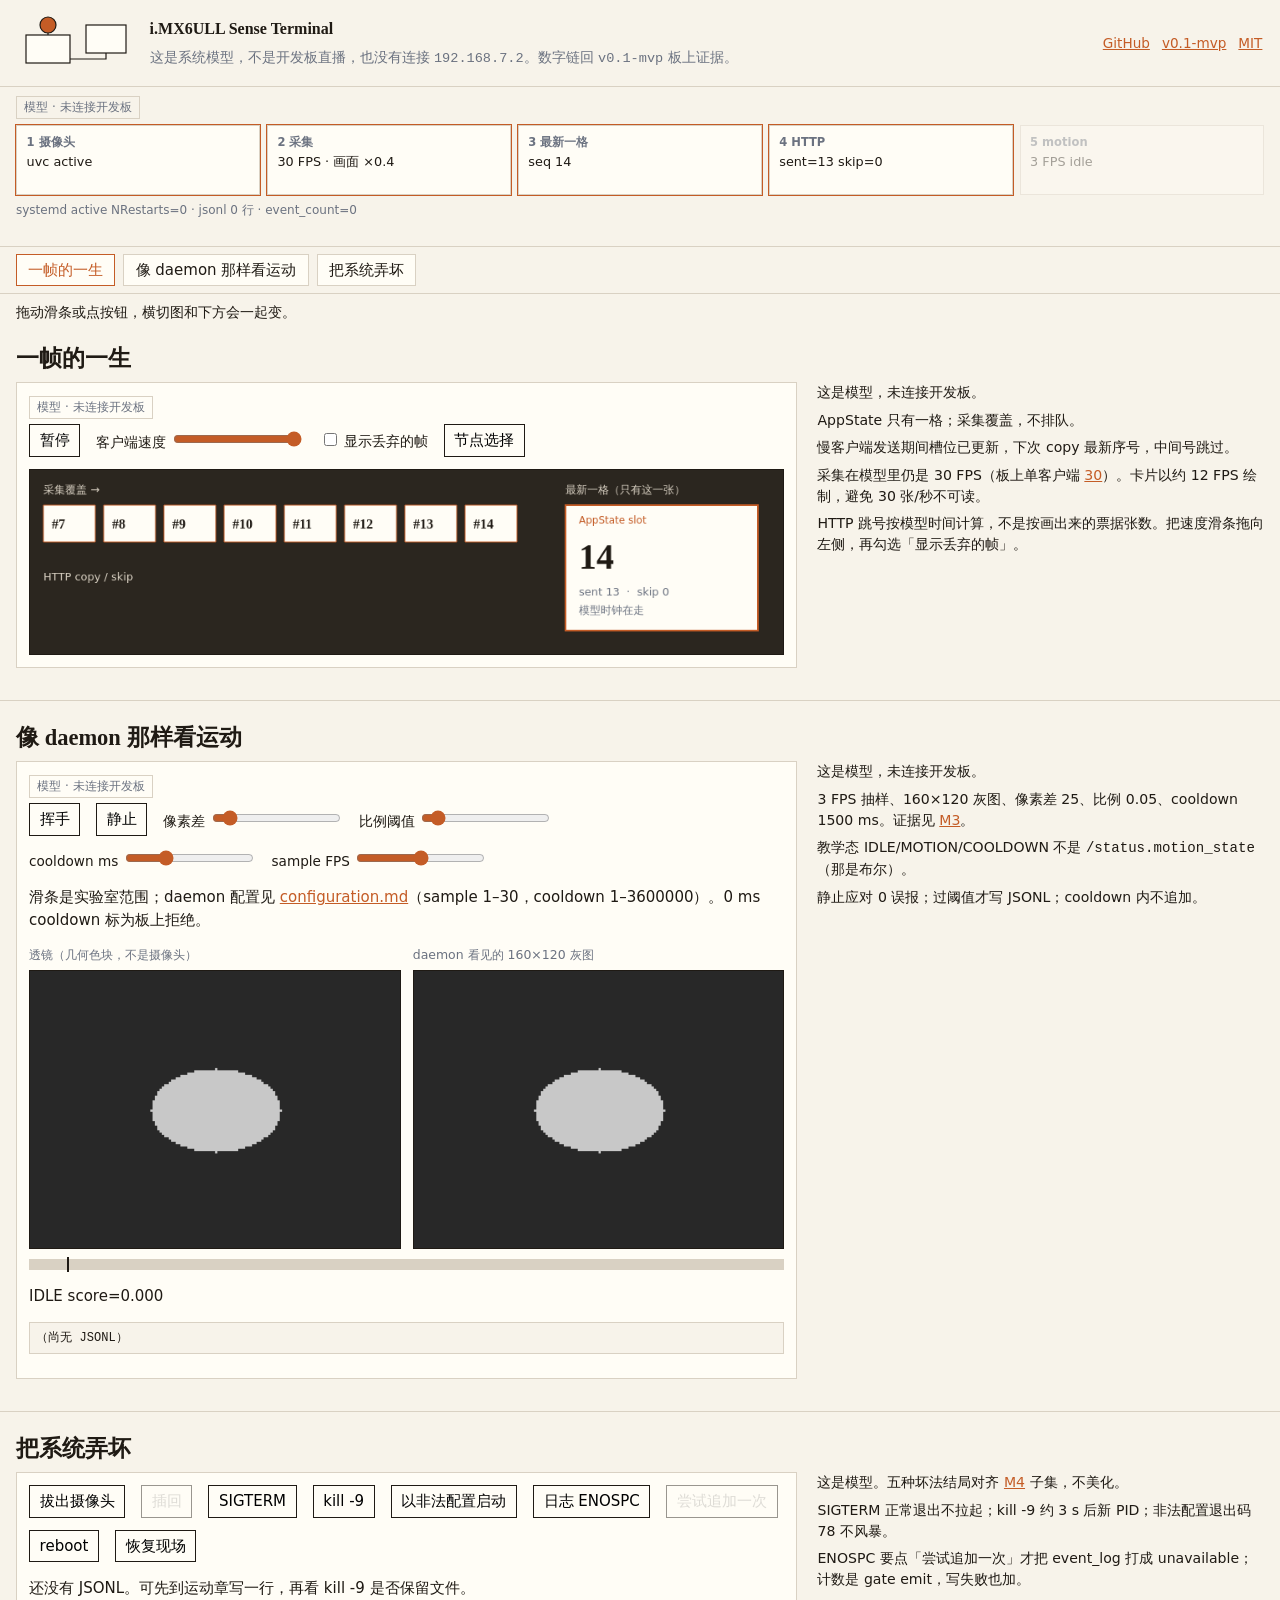
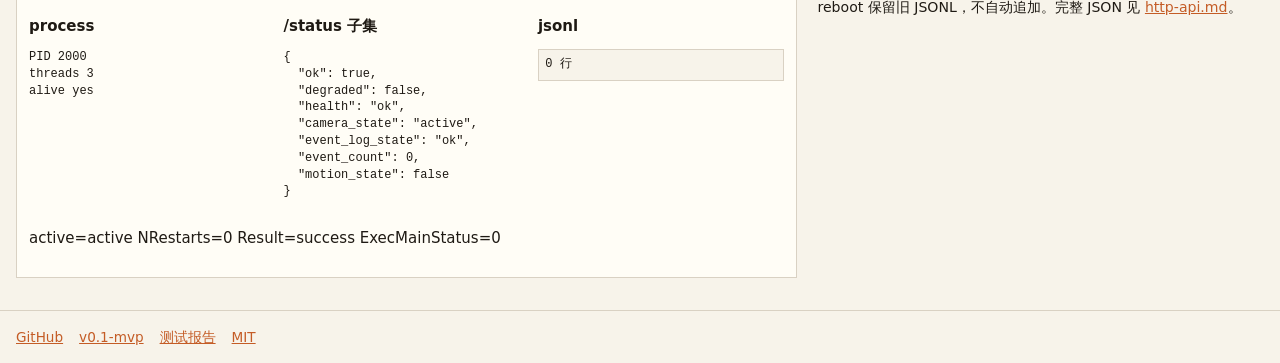
==== site/index.html @ 9c608c22 "feat: add first version of the Pages explainer lab v1 of a local static model in site/: frame skip, " ====
<!DOCTYPE html>
<html lang="zh-CN">
<head>
  <meta charset="utf-8">
  <meta name="viewport" content="width=device-width, initial-scale=1">
  <meta http-equiv="Content-Security-Policy"
        content="default-src 'self'; script-src 'self'; style-src 'self';
                 img-src 'self' data:; font-src 'self'; connect-src 'none';
                 base-uri 'none'; form-action 'none'">
  <title>i.MX6ULL Sense Terminal — 系统模型</title>
  <link rel="icon" href="./svg/favicon.svg" type="image/svg+xml">
  <link rel="stylesheet" href="./css/site.css">
</head>
<body>
  <div id="boot-error" class="boot-error" hidden>
    脚本没有运行，所以横切图停在「seq —」、画布是空的。
    不要双击 HTML。在仓库根执行
    <code>python3 -m http.server 8090 --directory site</code>
    然后打开 <a href="http://127.0.0.1:8090/">http://127.0.0.1:8090/</a>
  </div>
  <noscript>
    <div class="boot-error">这个模型需要 JavaScript。请用本地 HTTP 打开，不要双击文件。</div>
  </noscript>
  <header class="site-header">
    <div class="brand">
      <img src="./svg/board.svg" width="120" height="72" alt="">
      <div>
        <h1>i.MX6ULL Sense Terminal</h1>
        <p class="lede">这是系统模型，不是开发板直播，也没有连接 <code>192.168.7.2</code>。数字链回 <code>v0.1-mvp</code> 板上证据。</p>
      </div>
    </div>
    <nav class="header-links">
      <a href="https://github.com/Eric-H-h/imx6ull-sense-terminal">GitHub</a>
      <a href="https://github.com/Eric-H-h/imx6ull-sense-terminal/releases/tag/v0.1-mvp">v0.1-mvp</a>
      <a href="https://github.com/Eric-H-h/imx6ull-sense-terminal/blob/v0.1-mvp/LICENSE">MIT</a>
    </nav>
  </header>

  <div class="cross-section" id="cross-section">
    <span class="model-chip" aria-label="模型，未连接开发板">模型 · 未连接开发板</span>
    <div class="cross-flow">
      <div class="block" data-block="camera"><strong>1 摄像头</strong><span data-field="camera">uvc</span></div>
      <div class="block" data-block="capture"><strong>2 采集</strong><span data-field="capture">30 FPS</span></div>
      <div class="block" data-block="slot"><strong>3 最新一格</strong><span data-field="slot">seq —</span></div>
      <div class="block" data-block="http"><strong>4 HTTP</strong><span data-field="http">copy/skip</span></div>
      <div class="block" data-block="motion"><strong>5 motion</strong><span data-field="motion">3 FPS</span></div>
    </div>
    <p class="cross-note"><span data-field="sys">systemd active</span> · <span data-field="jsonl">jsonl 0 行</span></p>
  </div>

  <nav class="chapter-nav" aria-label="工作台">
    <a href="#frame">一帧的一生</a>
    <a href="#motion">像 daemon 那样看运动</a>
    <a href="#fault">把系统弄坏</a>
  </nav>
  <p class="hint">拖动滑条或点按钮，横切图和下方会一起变。</p>

  <section class="bench" id="frame">
    <h2>一帧的一生</h2>
    <div class="bench-grid">
      <div class="panel">
        <span class="model-chip">模型 · 未连接开发板</span>
        <div class="controls">
          <button type="button" id="play-btn" aria-label="播放或暂停">暂停</button>
          <label>客户端速度
            <input id="speed" type="range" min="5" max="100" value="100">
          </label>
          <label><input id="show-dropped" type="checkbox"> 显示丢弃的帧</label>
          <button type="button" id="node-hint">节点选择</button>
        </div>
        <canvas class="ticket-canvas" id="ticket-canvas" width="900" height="220" aria-label="模型，未连接开发板"></canvas>
        <pre class="jsonl-preview" id="node-panel" hidden></pre>
      </div>
      <div class="caption" id="frame-caption"></div>
    </div>
  </section>

  <section class="bench" id="motion">
    <h2>像 daemon 那样看运动</h2>
    <div class="bench-grid">
      <div class="panel">
        <span class="model-chip">模型 · 未连接开发板</span>
        <div class="controls">
          <button type="button" id="wave-btn">挥手</button>
          <button type="button" id="idle-btn">静止</button>
          <label>像素差 <input id="pixel-delta" type="range" min="1" max="255" value="25"></label>
          <label>比例阈值 <input id="ratio" type="range" min="1" max="50" value="5"></label>
          <label>cooldown ms <input id="cooldown" type="range" min="0" max="5000" value="1500"></label>
          <label>sample FPS <input id="sample-fps" type="range" min="1" max="5" value="3"></label>
        </div>
        <p id="slider-note"></p>
        <div class="canvas-pair">
          <figure>
            <figcaption>透镜（几何色块，不是摄像头）</figcaption>
            <canvas class="lens-canvas" id="lens-canvas" width="320" height="240" aria-label="模型，未连接开发板"></canvas>
          </figure>
          <figure>
            <figcaption>daemon 看见的 160×120 灰图</figcaption>
            <canvas class="gray-canvas" id="gray-canvas" width="320" height="240" aria-label="模型，未连接开发板"></canvas>
          </figure>
        </div>
        <div class="ratio-bar" id="ratio-bar"><div class="ratio-fill" id="ratio-fill"></div><div class="ratio-mark" id="ratio-mark"></div></div>
        <p id="phase-label">IDLE</p>
        <pre class="jsonl-preview" id="motion-jsonl"></pre>
      </div>
      <div class="caption" id="motion-caption"></div>
    </div>
  </section>

  <section class="bench" id="fault">
    <h2>把系统弄坏</h2>
    <div class="bench-grid">
      <div class="panel">
        <div class="controls" id="fault-buttons"></div>
        <p id="fault-empty-note"></p>
        <div class="fault-cols">
          <div><strong>process</strong><pre class="status-json" id="proc-col"></pre></div>
          <div><strong>/status 子集</strong><pre class="status-json" id="status-col"></pre></div>
          <div><strong>jsonl</strong><pre class="jsonl-preview" id="jsonl-col"></pre></div>
        </div>
        <p id="systemd-bar"></p>
      </div>
      <div class="caption" id="fault-caption"></div>
    </div>
  </section>

  <footer class="site-footer">
    <a href="https://github.com/Eric-H-h/imx6ull-sense-terminal">GitHub</a>
    <a href="https://github.com/Eric-H-h/imx6ull-sense-terminal/releases/tag/v0.1-mvp">v0.1-mvp</a>
    <a href="https://github.com/Eric-H-h/imx6ull-sense-terminal/blob/v0.1-mvp/docs/verification/test-report.md">测试报告</a>
    <a href="https://github.com/Eric-H-h/imx6ull-sense-terminal/blob/v0.1-mvp/LICENSE">MIT</a>
  </footer>
  <script>
    window.setTimeout(function () {
      if (!window.__labReady) {
        var el = document.getElementById("boot-error");
        if (el) el.hidden = false;
      }
    }, 600);
  </script>
  <script type="module" src="./js/main.js"></script>
</body>
</html>
---- site/css/site.css ----
:root {
  --paper: #f7f3ea;
  --card: #fffdf6;
  --line: #d9d1c3;
  --ink: #1f1a14;
  --accent: #c45c26;
  --muted: #6b7280;
  --header-h: 48px;
  --cross-h: 160px;
  --chip-h: 48px;
  --sticky-offset: calc(var(--header-h) + var(--cross-h) + var(--chip-h));
}

* { box-sizing: border-box; }

html { scroll-behavior: smooth; }

body {
  margin: 0;
  color: var(--ink);
  background: var(--paper);
  font: 15px/1.5 system-ui, sans-serif;
}

h1, h2 {
  font-family: ui-serif, Georgia, serif;
  font-weight: 600;
  margin: 0 0 0.4rem;
}

a { color: var(--accent); }

.site-header, .cross-section, .chapter-nav {
  position: sticky;
  background: var(--paper);
  border-bottom: 1px solid var(--line);
  z-index: 3;
}

.boot-error {
  background: #3b1408;
  color: #fffdf6;
  padding: 0.85rem 1.1rem;
  font-size: 0.95rem;
  line-height: 1.55;
}
.boot-error a { color: #ffd2b8; }
.boot-error code {
  display: inline-block;
  margin: 0.2rem 0;
  background: #1f1a14;
  padding: 0.15rem 0.4rem;
}

.site-header {
  top: 0;
  min-height: var(--header-h);
  display: flex;
  align-items: center;
  justify-content: space-between;
  gap: 1rem;
  padding: 0.45rem 1.1rem;
  z-index: 5;
}

.brand {
  display: flex;
  align-items: center;
  gap: 0.75rem;
  min-width: 0;
}

.brand h1 { font-size: 1rem; }

.lede {
  margin: 0;
  font-size: 0.85rem;
  color: var(--muted);
}

.header-links {
  display: flex;
  gap: 0.75rem;
  font-size: 0.85rem;
  white-space: nowrap;
}

.cross-section {
  top: var(--header-h);
  min-height: var(--cross-h);
  padding: 0.5rem 1rem 0.75rem;
  z-index: 4;
}

.model-chip {
  display: inline-block;
  border: 1px solid var(--line);
  padding: 0.1rem 0.45rem;
  font-size: 0.75rem;
  color: var(--muted);
  margin-bottom: 0.35rem;
}

.cross-flow {
  display: grid;
  grid-template-columns: repeat(5, minmax(0, 1fr));
  gap: 0.4rem;
}

.block {
  background: var(--card);
  border: 1px solid var(--line);
  padding: 0.55rem 0.6rem;
  font-size: 0.8rem;
  min-height: 4.4rem;
  opacity: 0.38;
}

.block[data-hot="1"] { opacity: 1; outline: 1px solid var(--accent); }

.block strong { display: block; font-size: 0.72rem; color: var(--muted); }

.cross-note { margin: 0.4rem 0 0; font-size: 0.75rem; color: var(--muted); }

.chapter-nav {
  top: calc(var(--header-h) + var(--cross-h));
  display: flex;
  gap: 0.5rem;
  padding: 0.4rem 1rem;
  z-index: 3;
}

.chapter-nav a {
  color: var(--ink);
  text-decoration: none;
  border: 1px solid var(--line);
  padding: 0.25rem 0.7rem;
  background: var(--card);
}

.chapter-nav a[aria-current="true"] {
  border-color: var(--accent);
  color: var(--accent);
}

.hint {
  margin: 0;
  padding: 0.5rem 1rem 0;
  font-size: 0.85rem;
}

section.bench {
  scroll-margin-top: var(--sticky-offset);
  padding: 1.25rem 1rem 2rem;
  border-bottom: 1px solid var(--line);
}

.bench-grid {
  display: grid;
  grid-template-columns: minmax(0, 1.4fr) minmax(16rem, 0.8fr);
  gap: 1.25rem;
  align-items: start;
}

.panel {
  background: var(--card);
  border: 1px solid var(--line);
  padding: 0.75rem;
}

.controls {
  display: flex;
  flex-wrap: wrap;
  gap: 0.75rem 1rem;
  align-items: center;
  margin-bottom: 0.75rem;
}

label { font-size: 0.85rem; }

button, input[type="range"] { accent-color: var(--accent); }

button {
  font: inherit;
  border: 1px solid var(--ink);
  background: var(--card);
  padding: 0.25rem 0.6rem;
}

button:disabled { opacity: 0.45; }

.caption {
  font-size: 0.88rem;
  color: var(--ink);
}

.caption p { margin: 0 0 0.4rem; }

.canvas-pair {
  display: grid;
  grid-template-columns: 1fr 1fr;
  gap: 0.75rem;
  margin: 0.4rem 0 0.6rem;
}
.canvas-pair figure { margin: 0; }
.canvas-pair figcaption {
  font-size: 0.78rem;
  color: var(--muted);
  margin-bottom: 0.3rem;
}

.ticket-canvas, .lens-canvas, .gray-canvas {
  display: block;
  width: 100%;
  height: auto;
  background: #2b261f;
  border: 1px solid var(--ink);
}

.ratio-bar {
  height: 0.7rem;
  background: var(--line);
  position: relative;
  margin: 0.5rem 0;
}

.ratio-fill { height: 100%; background: var(--accent); width: 0; }
.ratio-mark {
  position: absolute;
  top: -2px;
  bottom: -2px;
  width: 2px;
  background: var(--ink);
}

.jsonl-preview {
  font: 12px/1.4 ui-monospace, monospace;
  white-space: pre-wrap;
  word-break: break-all;
  max-height: 8rem;
  overflow: auto;
  background: var(--paper);
  padding: 0.4rem;
  border: 1px solid var(--line);
}

.status-json {
  font: 12px/1.4 ui-monospace, monospace;
  white-space: pre-wrap;
}

.fault-cols {
  display: grid;
  grid-template-columns: 1fr 1fr 1fr;
  gap: 0.5rem;
}

.site-footer {
  padding: 1rem;
  font-size: 0.85rem;
  display: flex;
  gap: 1rem;
  flex-wrap: wrap;
}

@media (max-width: 800px) {
  :root { --cross-h: 96px; }
  .bench-grid, .fault-cols, .cross-flow { grid-template-columns: 1fr; }
  .lede { display: none; }
}

@media (prefers-reduced-motion: reduce) {
  html { scroll-behavior: auto; }
  * { transition: none !important; }
}
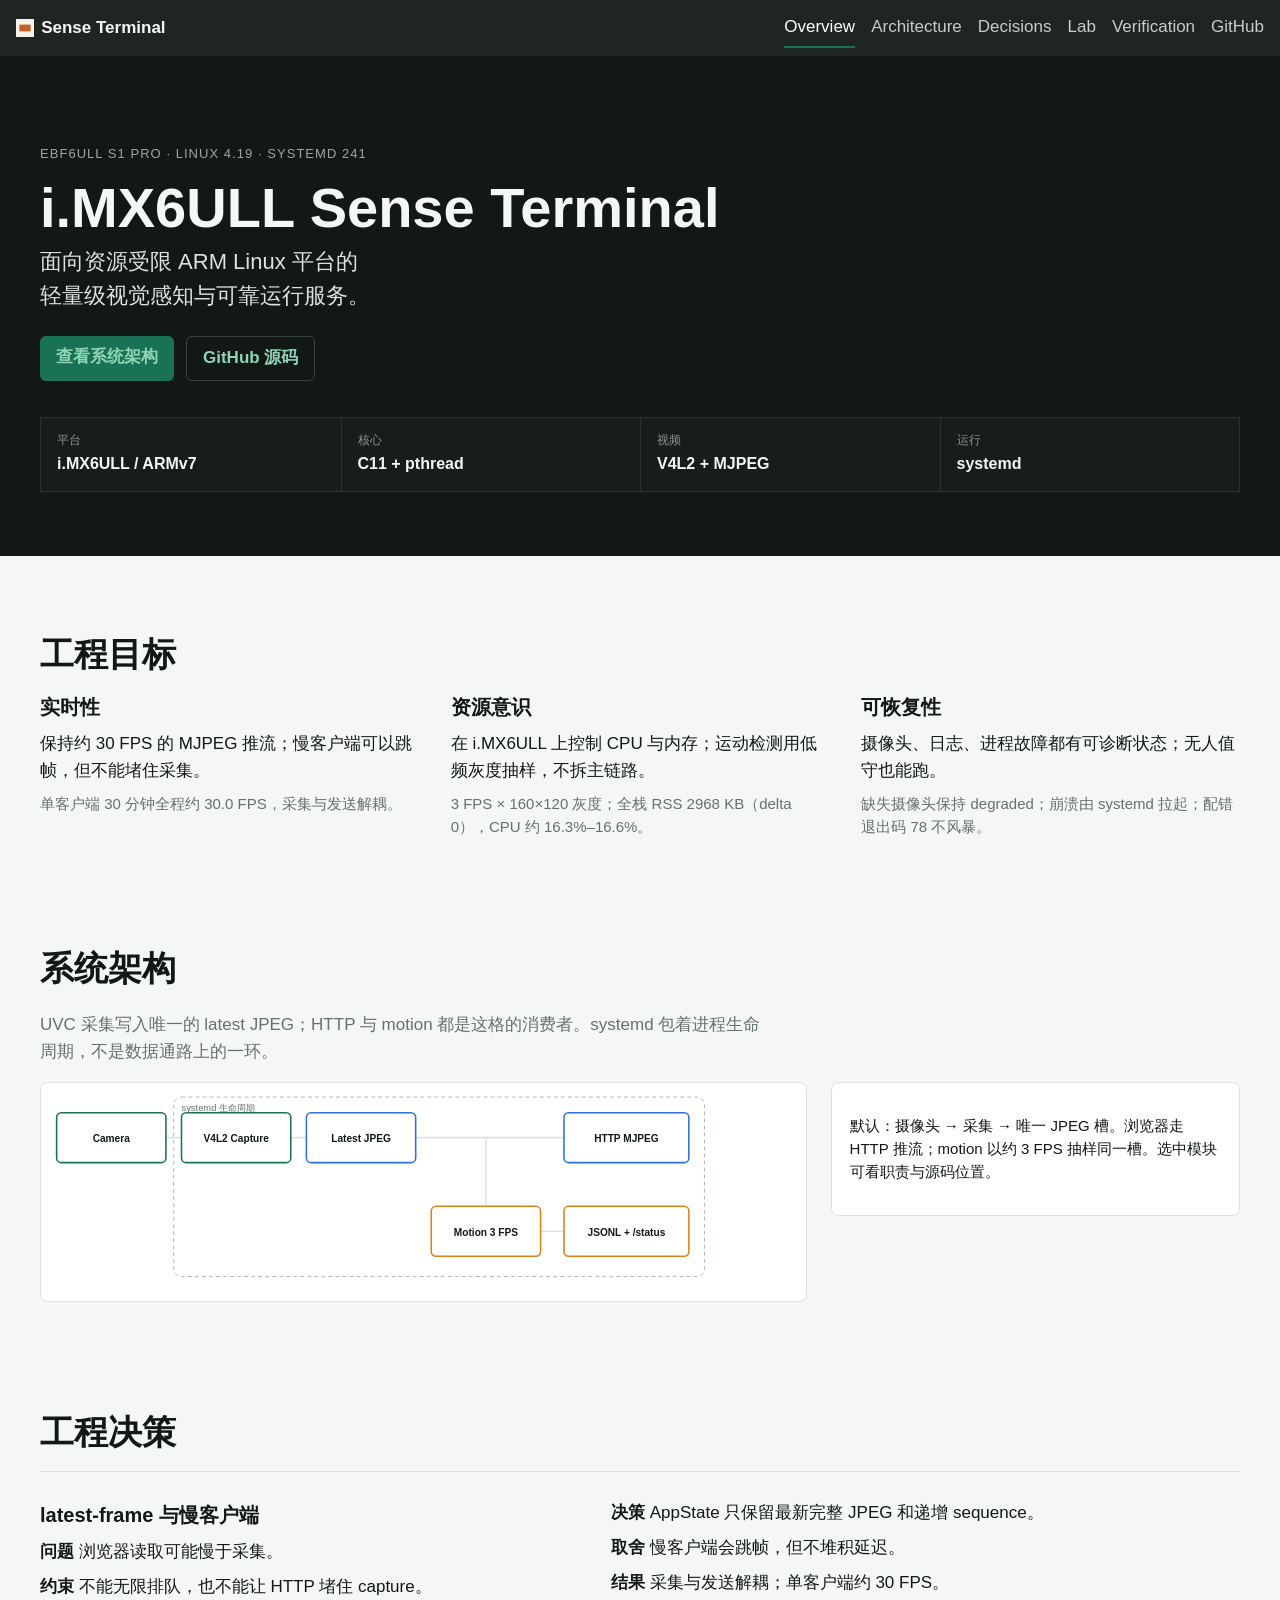
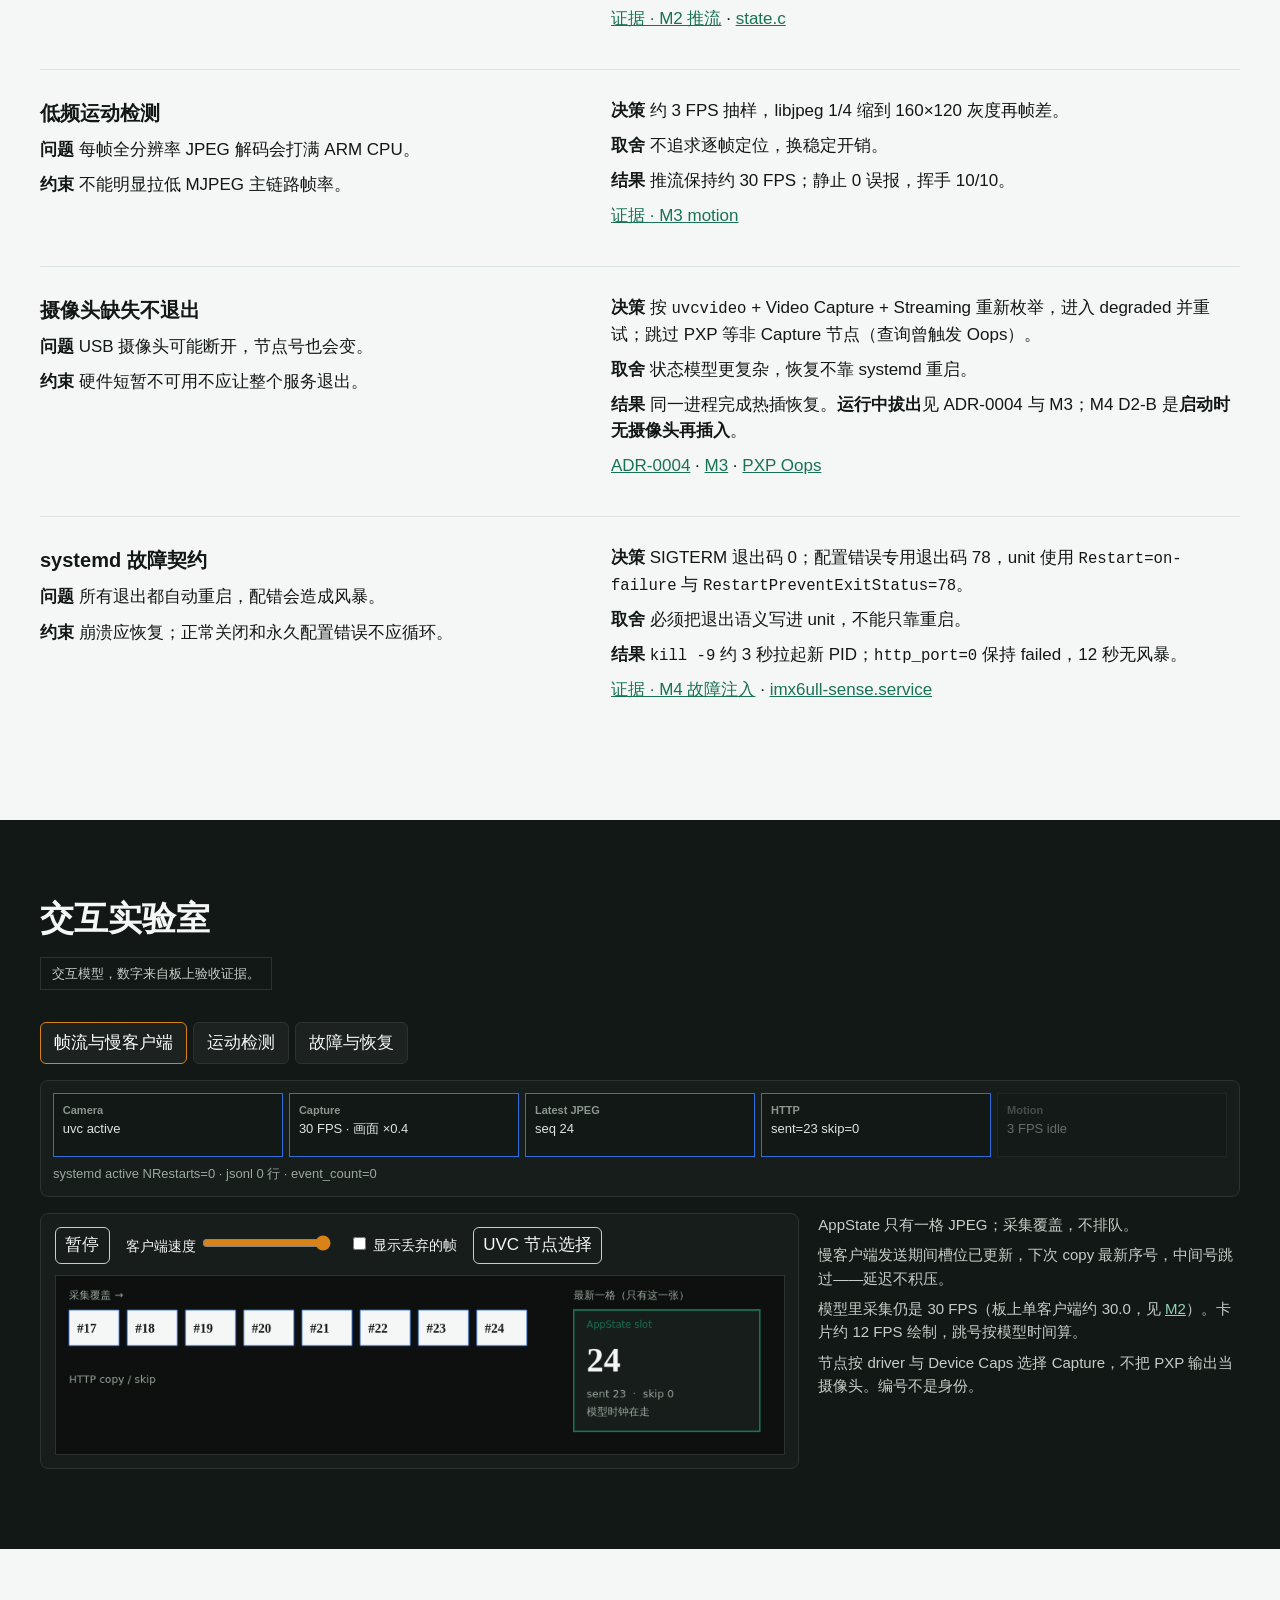
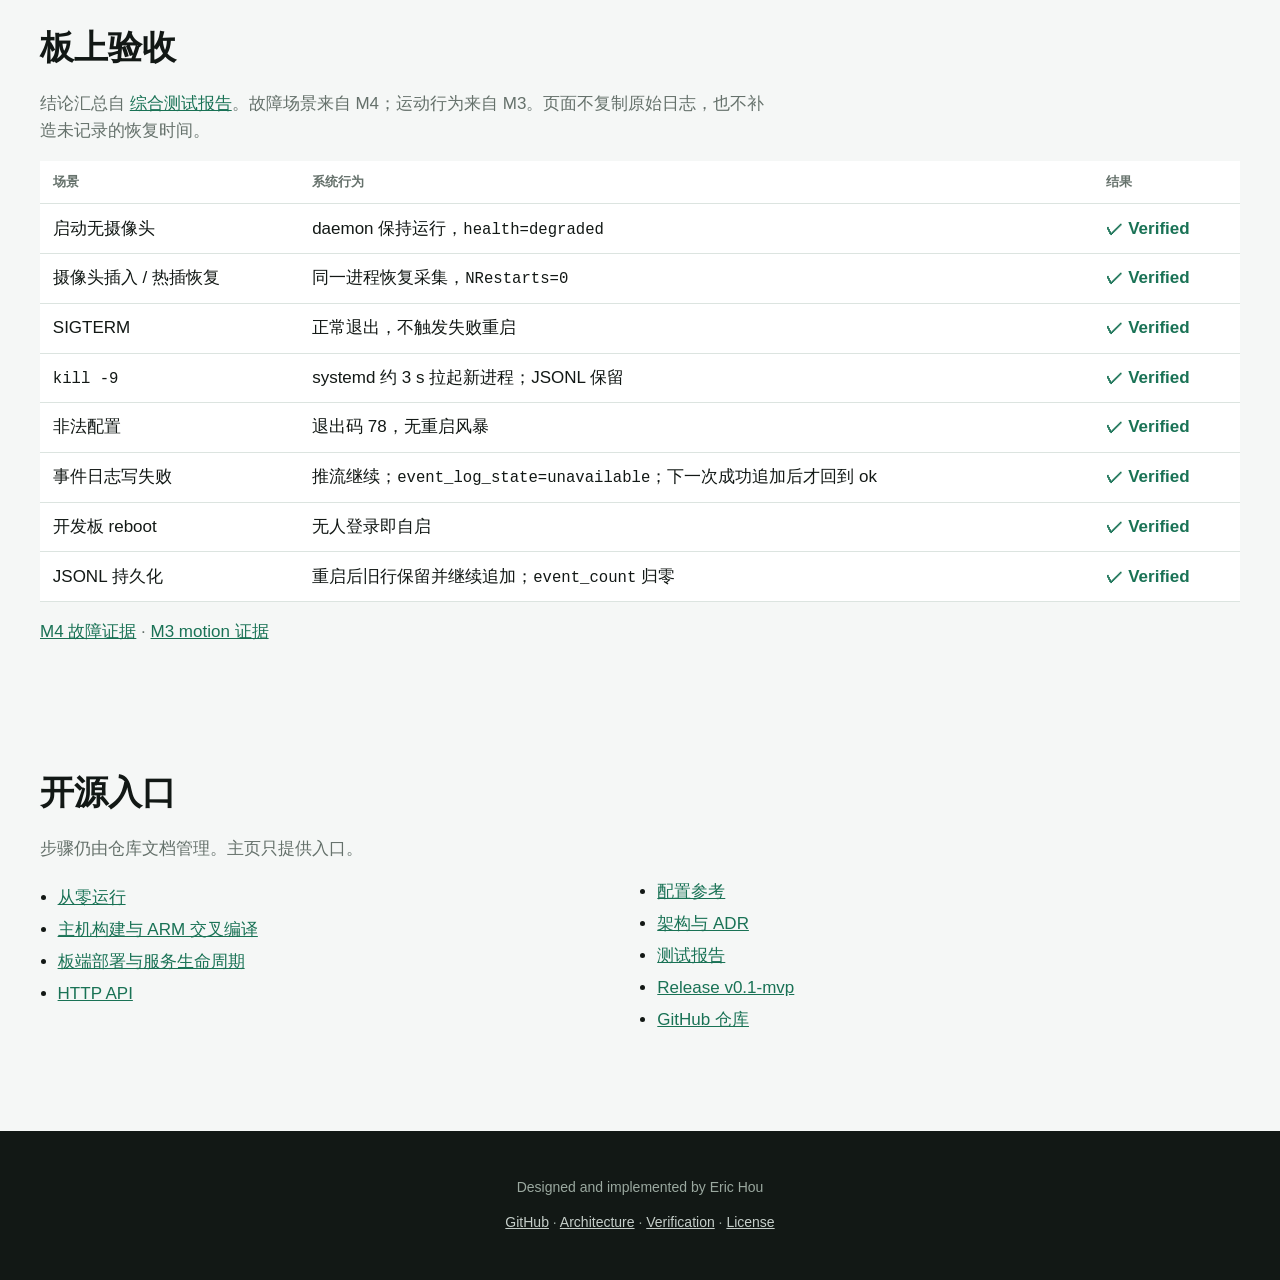
==== commit 05649dbf: "feat: redesign Pages site as project homepage with lab section Turn the v1 lab-only page into a stat" ====
--- a/site/index.html
+++ b/site/index.html
@@ -5,139 +5,345 @@
   <meta name="viewport" content="width=device-width, initial-scale=1">
   <meta http-equiv="Content-Security-Policy"
         content="default-src 'self'; script-src 'self'; style-src 'self';
-                 img-src 'self' data:; font-src 'self'; connect-src 'none';
+                 img-src 'self' data:; font-src 'self'; connect-src 'self';
                  base-uri 'none'; form-action 'none'">
-  <title>i.MX6ULL Sense Terminal — 系统模型</title>
+  <title>i.MX6ULL Sense Terminal</title>
   <link rel="icon" href="./svg/favicon.svg" type="image/svg+xml">
   <link rel="stylesheet" href="./css/site.css">
 </head>
 <body>
-  <div id="boot-error" class="boot-error" hidden>
-    脚本没有运行，所以横切图停在「seq —」、画布是空的。
-    不要双击 HTML。在仓库根执行
-    <code>python3 -m http.server 8090 --directory site</code>
-    然后打开 <a href="http://127.0.0.1:8090/">http://127.0.0.1:8090/</a>
-  </div>
-  <noscript>
-    <div class="boot-error">这个模型需要 JavaScript。请用本地 HTTP 打开，不要双击文件。</div>
-  </noscript>
-  <header class="site-header">
-    <div class="brand">
-      <img src="./svg/board.svg" width="120" height="72" alt="">
-      <div>
-        <h1>i.MX6ULL Sense Terminal</h1>
-        <p class="lede">这是系统模型，不是开发板直播，也没有连接 <code>192.168.7.2</code>。数字链回 <code>v0.1-mvp</code> 板上证据。</p>
-      </div>
-    </div>
-    <nav class="header-links">
+  <header class="site-nav">
+    <a class="nav-mark" href="#overview">
+      <img src="./svg/favicon.svg" width="18" height="18" alt="">
+      Sense Terminal
+    </a>
+    <button type="button" class="nav-toggle" id="nav-toggle" aria-expanded="false" aria-controls="nav-links">菜单</button>
+    <nav id="nav-links" class="nav-links" aria-label="章节">
+      <a href="#overview">Overview</a>
+      <a href="#architecture">Architecture</a>
+      <a href="#decisions">Decisions</a>
+      <a href="#lab">Lab</a>
+      <a href="#verification">Verification</a>
       <a href="https://github.com/Eric-H-h/imx6ull-sense-terminal">GitHub</a>
-      <a href="https://github.com/Eric-H-h/imx6ull-sense-terminal/releases/tag/v0.1-mvp">v0.1-mvp</a>
-      <a href="https://github.com/Eric-H-h/imx6ull-sense-terminal/blob/v0.1-mvp/LICENSE">MIT</a>
     </nav>
   </header>
 
-  <div class="cross-section" id="cross-section">
-    <span class="model-chip" aria-label="模型，未连接开发板">模型 · 未连接开发板</span>
-    <div class="cross-flow">
-      <div class="block" data-block="camera"><strong>1 摄像头</strong><span data-field="camera">uvc</span></div>
-      <div class="block" data-block="capture"><strong>2 采集</strong><span data-field="capture">30 FPS</span></div>
-      <div class="block" data-block="slot"><strong>3 最新一格</strong><span data-field="slot">seq —</span></div>
-      <div class="block" data-block="http"><strong>4 HTTP</strong><span data-field="http">copy/skip</span></div>
-      <div class="block" data-block="motion"><strong>5 motion</strong><span data-field="motion">3 FPS</span></div>
-    </div>
-    <p class="cross-note"><span data-field="sys">systemd active</span> · <span data-field="jsonl">jsonl 0 行</span></p>
-  </div>
-
-  <nav class="chapter-nav" aria-label="工作台">
-    <a href="#frame">一帧的一生</a>
-    <a href="#motion">像 daemon 那样看运动</a>
-    <a href="#fault">把系统弄坏</a>
-  </nav>
-  <p class="hint">拖动滑条或点按钮，横切图和下方会一起变。</p>
-
-  <section class="bench" id="frame">
-    <h2>一帧的一生</h2>
-    <div class="bench-grid">
-      <div class="panel">
-        <span class="model-chip">模型 · 未连接开发板</span>
-        <div class="controls">
-          <button type="button" id="play-btn" aria-label="播放或暂停">暂停</button>
-          <label>客户端速度
-            <input id="speed" type="range" min="5" max="100" value="100">
-          </label>
-          <label><input id="show-dropped" type="checkbox"> 显示丢弃的帧</label>
-          <button type="button" id="node-hint">节点选择</button>
-        </div>
-        <canvas class="ticket-canvas" id="ticket-canvas" width="900" height="220" aria-label="模型，未连接开发板"></canvas>
-        <pre class="jsonl-preview" id="node-panel" hidden></pre>
-      </div>
-      <div class="caption" id="frame-caption"></div>
-    </div>
-  </section>
-
-  <section class="bench" id="motion">
-    <h2>像 daemon 那样看运动</h2>
-    <div class="bench-grid">
-      <div class="panel">
-        <span class="model-chip">模型 · 未连接开发板</span>
-        <div class="controls">
-          <button type="button" id="wave-btn">挥手</button>
-          <button type="button" id="idle-btn">静止</button>
-          <label>像素差 <input id="pixel-delta" type="range" min="1" max="255" value="25"></label>
-          <label>比例阈值 <input id="ratio" type="range" min="1" max="50" value="5"></label>
-          <label>cooldown ms <input id="cooldown" type="range" min="0" max="5000" value="1500"></label>
-          <label>sample FPS <input id="sample-fps" type="range" min="1" max="5" value="3"></label>
-        </div>
-        <p id="slider-note"></p>
-        <div class="canvas-pair">
-          <figure>
-            <figcaption>透镜（几何色块，不是摄像头）</figcaption>
-            <canvas class="lens-canvas" id="lens-canvas" width="320" height="240" aria-label="模型，未连接开发板"></canvas>
-          </figure>
-          <figure>
-            <figcaption>daemon 看见的 160×120 灰图</figcaption>
-            <canvas class="gray-canvas" id="gray-canvas" width="320" height="240" aria-label="模型，未连接开发板"></canvas>
-          </figure>
-        </div>
-        <div class="ratio-bar" id="ratio-bar"><div class="ratio-fill" id="ratio-fill"></div><div class="ratio-mark" id="ratio-mark"></div></div>
-        <p id="phase-label">IDLE</p>
-        <pre class="jsonl-preview" id="motion-jsonl"></pre>
-      </div>
-      <div class="caption" id="motion-caption"></div>
-    </div>
-  </section>
-
-  <section class="bench" id="fault">
-    <h2>把系统弄坏</h2>
-    <div class="bench-grid">
-      <div class="panel">
-        <div class="controls" id="fault-buttons"></div>
-        <p id="fault-empty-note"></p>
-        <div class="fault-cols">
-          <div><strong>process</strong><pre class="status-json" id="proc-col"></pre></div>
-          <div><strong>/status 子集</strong><pre class="status-json" id="status-col"></pre></div>
-          <div><strong>jsonl</strong><pre class="jsonl-preview" id="jsonl-col"></pre></div>
-        </div>
-        <p id="systemd-bar"></p>
-      </div>
-      <div class="caption" id="fault-caption"></div>
+  <section class="band band-dark hero" id="overview">
+    <div class="wrap hero-inner">
+      <p class="eyebrow">EBF6ULL S1 Pro · Linux 4.19 · systemd 241</p>
+      <h1>i.MX6ULL Sense Terminal</h1>
+      <p class="hero-lead">面向资源受限 ARM Linux 平台的<br>轻量级视觉感知与可靠运行服务。</p>
+      <p class="hero-actions">
+        <a class="btn btn-primary" href="#architecture">查看系统架构</a>
+        <a class="btn btn-ghost" href="https://github.com/Eric-H-h/imx6ull-sense-terminal">GitHub 源码</a>
+      </p>
+      <dl class="plaque">
+        <div><dt>平台</dt><dd>i.MX6ULL / ARMv7</dd></div>
+        <div><dt>核心</dt><dd>C11 + pthread</dd></div>
+        <div><dt>视频</dt><dd>V4L2 + MJPEG</dd></div>
+        <div><dt>运行</dt><dd>systemd</dd></div>
+      </dl>
+    </div>
+  </section>
+
+  <section class="band band-light" id="goals">
+    <div class="wrap">
+      <h2>工程目标</h2>
+      <div class="goals">
+        <article>
+          <h3>实时性</h3>
+          <p class="goal-aim">保持约 30 FPS 的 MJPEG 推流；慢客户端可以跳帧，但不能堵住采集。</p>
+          <p class="goal-out">单客户端 30 分钟全程约 30.0 FPS，采集与发送解耦。</p>
+        </article>
+        <article>
+          <h3>资源意识</h3>
+          <p class="goal-aim">在 i.MX6ULL 上控制 CPU 与内存；运动检测用低频灰度抽样，不拆主链路。</p>
+          <p class="goal-out">3 FPS × 160×120 灰度；全栈 RSS 2968 KB（delta 0），CPU 约 16.3%–16.6%。</p>
+        </article>
+        <article>
+          <h3>可恢复性</h3>
+          <p class="goal-aim">摄像头、日志、进程故障都有可诊断状态；无人值守也能跑。</p>
+          <p class="goal-out">缺失摄像头保持 degraded；崩溃由 systemd 拉起；配错退出码 78 不风暴。</p>
+        </article>
+      </div>
+    </div>
+  </section>
+
+  <section class="band band-light" id="architecture">
+    <div class="wrap">
+      <h2>系统架构</h2>
+      <p class="section-lead">UVC 采集写入唯一的 latest JPEG；HTTP 与 motion 都是这格的消费者。systemd 包着进程生命周期，不是数据通路上的一环。</p>
+      <div class="arch">
+        <svg class="arch-svg" viewBox="0 0 980 280" role="img" aria-labelledby="arch-title">
+          <title id="arch-title">从 UVC 到 HTTP、motion 与 systemd 的数据路径</title>
+          <g fill="none" stroke="#DCE4E0" stroke-width="2">
+            <path id="flow-path" d="M90 70 H250 H410 H570 V70 H740 M570 70 V190 H740"/>
+          </g>
+          <g class="arch-nodes">
+            <g class="node node-pcb" data-arch="camera" tabindex="0" role="button" aria-label="Camera">
+              <rect x="20" y="38" width="140" height="64" rx="6"/>
+              <text x="90" y="76" text-anchor="middle">Camera</text>
+            </g>
+            <g class="node node-pcb" data-arch="capture" tabindex="0" role="button" aria-label="Capture">
+              <rect x="180" y="38" width="140" height="64" rx="6"/>
+              <text x="250" y="76" text-anchor="middle">V4L2 Capture</text>
+            </g>
+            <g class="node node-data" data-arch="slot" tabindex="0" role="button" aria-label="Latest JPEG">
+              <rect x="340" y="38" width="140" height="64" rx="6"/>
+              <text x="410" y="76" text-anchor="middle">Latest JPEG</text>
+            </g>
+            <g class="node node-data" data-arch="http" tabindex="0" role="button" aria-label="HTTP MJPEG">
+              <rect x="670" y="38" width="160" height="64" rx="6"/>
+              <text x="750" y="76" text-anchor="middle">HTTP MJPEG</text>
+            </g>
+            <g class="node node-motion" data-arch="motion" tabindex="0" role="button" aria-label="Motion">
+              <rect x="500" y="158" width="140" height="64" rx="6"/>
+              <text x="570" y="196" text-anchor="middle">Motion 3 FPS</text>
+            </g>
+            <g class="node node-motion" data-arch="jsonl" tabindex="0" role="button" aria-label="JSONL">
+              <rect x="670" y="158" width="160" height="64" rx="6"/>
+              <text x="750" y="196" text-anchor="middle">JSONL + /status</text>
+            </g>
+          </g>
+          <rect class="sysd-shell" x="170" y="18" width="680" height="230" rx="10"/>
+          <text class="sysd-label" x="180" y="36">systemd 生命周期</text>
+        </svg>
+        <aside class="arch-detail" id="arch-detail">
+          <p class="arch-default">默认：摄像头 → 采集 → 唯一 JPEG 槽。浏览器走 HTTP 推流；motion 以约 3 FPS 抽样同一槽。选中模块可看职责与源码位置。</p>
+        </aside>
+      </div>
+    </div>
+  </section>
+
+  <section class="band band-light" id="decisions">
+    <div class="wrap">
+      <h2>工程决策</h2>
+      <article class="decision">
+        <div class="decision-q">
+          <h3>latest-frame 与慢客户端</h3>
+          <p><strong>问题</strong> 浏览器读取可能慢于采集。</p>
+          <p><strong>约束</strong> 不能无限排队，也不能让 HTTP 堵住 capture。</p>
+        </div>
+        <div class="decision-a">
+          <p><strong>决策</strong> AppState 只保留最新完整 JPEG 和递增 sequence。</p>
+          <p><strong>取舍</strong> 慢客户端会跳帧，但不堆积延迟。</p>
+          <p><strong>结果</strong> 采集与发送解耦；单客户端约 30 FPS。</p>
+          <p><a href="https://github.com/Eric-H-h/imx6ull-sense-terminal/blob/v0.1-mvp/docs/verification/evidence/M2_mjpeg_stream.md">证据 · M2 推流</a>
+             · <a href="https://github.com/Eric-H-h/imx6ull-sense-terminal/blob/v0.1-mvp/app/daemon/state.c">state.c</a></p>
+        </div>
+      </article>
+      <article class="decision">
+        <div class="decision-q">
+          <h3>低频运动检测</h3>
+          <p><strong>问题</strong> 每帧全分辨率 JPEG 解码会打满 ARM CPU。</p>
+          <p><strong>约束</strong> 不能明显拉低 MJPEG 主链路帧率。</p>
+        </div>
+        <div class="decision-a">
+          <p><strong>决策</strong> 约 3 FPS 抽样，libjpeg 1/4 缩到 160×120 灰度再帧差。</p>
+          <p><strong>取舍</strong> 不追求逐帧定位，换稳定开销。</p>
+          <p><strong>结果</strong> 推流保持约 30 FPS；静止 0 误报，挥手 10/10。</p>
+          <p><a href="https://github.com/Eric-H-h/imx6ull-sense-terminal/blob/v0.1-mvp/docs/verification/evidence/M3_motion_event.md">证据 · M3 motion</a></p>
+        </div>
+      </article>
+      <article class="decision">
+        <div class="decision-q">
+          <h3>摄像头缺失不退出</h3>
+          <p><strong>问题</strong> USB 摄像头可能断开，节点号也会变。</p>
+          <p><strong>约束</strong> 硬件短暂不可用不应让整个服务退出。</p>
+        </div>
+        <div class="decision-a">
+          <p><strong>决策</strong> 按 <code>uvcvideo</code> + Video Capture + Streaming 重新枚举，进入 degraded 并重试；跳过 PXP 等非 Capture 节点（查询曾触发 Oops）。</p>
+          <p><strong>取舍</strong> 状态模型更复杂，恢复不靠 systemd 重启。</p>
+          <p><strong>结果</strong> 同一进程完成热插恢复。<strong>运行中拔出</strong>见 ADR-0004 与 M3；M4 D2-B 是<strong>启动时无摄像头再插入</strong>。</p>
+          <p><a href="https://github.com/Eric-H-h/imx6ull-sense-terminal/blob/v0.1-mvp/docs/architecture/decisions/0004-camera-failure-degraded-mode.md">ADR-0004</a>
+             · <a href="https://github.com/Eric-H-h/imx6ull-sense-terminal/blob/v0.1-mvp/docs/verification/evidence/M3_motion_event.md">M3</a>
+             · <a href="https://github.com/Eric-H-h/imx6ull-sense-terminal/blob/v0.1-mvp/docs/bug_reports/M1-DRV-PXP-001_pxp_query_kernel_oops.md">PXP Oops</a></p>
+        </div>
+      </article>
+      <article class="decision">
+        <div class="decision-q">
+          <h3>systemd 故障契约</h3>
+          <p><strong>问题</strong> 所有退出都自动重启，配错会造成风暴。</p>
+          <p><strong>约束</strong> 崩溃应恢复；正常关闭和永久配置错误不应循环。</p>
+        </div>
+        <div class="decision-a">
+          <p><strong>决策</strong> SIGTERM 退出码 0；配置错误专用退出码 78，unit 使用 <code>Restart=on-failure</code> 与 <code>RestartPreventExitStatus=78</code>。</p>
+          <p><strong>取舍</strong> 必须把退出语义写进 unit，不能只靠重启。</p>
+          <p><strong>结果</strong> <code>kill -9</code> 约 3 秒拉起新 PID；<code>http_port=0</code> 保持 failed，12 秒无风暴。</p>
+          <p><a href="https://github.com/Eric-H-h/imx6ull-sense-terminal/blob/v0.1-mvp/docs/verification/evidence/M4_fault_injection.md">证据 · M4 故障注入</a>
+             · <a href="https://github.com/Eric-H-h/imx6ull-sense-terminal/blob/v0.1-mvp/systemd/imx6ull-sense.service">imx6ull-sense.service</a></p>
+        </div>
+      </article>
+    </div>
+  </section>
+
+  <section class="band band-dark lab" id="lab">
+    <div class="wrap">
+      <h2>交互实验室</h2>
+      <p class="model-banner">交互模型，数字来自板上验收证据。</p>
+      <div id="lab-boot" class="lab-boot" hidden>
+        实验室脚本未加载。请用
+        <code>python3 -m http.server 8090 --directory site</code>
+        打开 <a href="http://127.0.0.1:8090/#lab">http://127.0.0.1:8090/#lab</a>。
+        上方介绍、架构、决策和验证不依赖脚本。
+      </div>
+      <noscript>
+        <p class="lab-boot">实验室需要 JavaScript。项目介绍、架构、决策和验证表仍可阅读。</p>
+      </noscript>
+
+      <div class="lab-tabs" role="tablist" aria-label="实验室">
+        <button type="button" role="tab" id="tab-frame" aria-controls="panel-frame" aria-selected="true">帧流与慢客户端</button>
+        <button type="button" role="tab" id="tab-motion" aria-controls="panel-motion" aria-selected="false">运动检测</button>
+        <button type="button" role="tab" id="tab-fault" aria-controls="panel-fault" aria-selected="false">故障与恢复</button>
+      </div>
+
+      <div class="lab-stage" id="cross-section">
+        <div class="cross-flow">
+          <div class="block" data-block="camera"><strong>Camera</strong><span data-field="camera">uvc</span></div>
+          <div class="block" data-block="capture"><strong>Capture</strong><span data-field="capture">30 FPS</span></div>
+          <div class="block" data-block="slot"><strong>Latest JPEG</strong><span data-field="slot">seq 0</span></div>
+          <div class="block" data-block="http"><strong>HTTP</strong><span data-field="http">copy/skip</span></div>
+          <div class="block" data-block="motion"><strong>Motion</strong><span data-field="motion">3 FPS</span></div>
+        </div>
+        <p class="cross-note"><span data-field="sys">systemd active</span> · <span data-field="jsonl">jsonl 0 行</span></p>
+      </div>
+
+      <div class="tab-panel" id="panel-frame" role="tabpanel" aria-labelledby="tab-frame">
+        <div class="bench-grid">
+          <div class="panel">
+            <div class="controls">
+              <button type="button" id="play-btn" aria-label="播放或暂停模型时钟">暂停</button>
+              <label>客户端速度
+                <input id="speed" type="range" min="5" max="100" value="100">
+              </label>
+              <label><input id="show-dropped" type="checkbox"> 显示丢弃的帧</label>
+              <button type="button" id="node-hint">UVC 节点选择</button>
+            </div>
+            <canvas class="ticket-canvas" id="ticket-canvas" width="900" height="220" aria-label="帧序号模型，不是直播"></canvas>
+            <p class="sr-only" id="frame-live" aria-live="polite"></p>
+            <pre class="jsonl-preview" id="node-panel" hidden></pre>
+          </div>
+          <div class="caption">
+            <p>AppState 只有一格 JPEG；采集覆盖，不排队。</p>
+            <p>慢客户端发送期间槽位已更新，下次 copy 最新序号，中间号跳过——延迟不积压。</p>
+            <p>模型里采集仍是 30 FPS（板上单客户端约 30.0，见 <a href="https://github.com/Eric-H-h/imx6ull-sense-terminal/blob/v0.1-mvp/docs/verification/evidence/M2_mjpeg_stream.md">M2</a>）。卡片约 12 FPS 绘制，跳号按模型时间算。</p>
+            <p>节点按 driver 与 Device Caps 选择 Capture，不把 PXP 输出当摄像头。编号不是身份。</p>
+          </div>
+        </div>
+      </div>
+
+      <div class="tab-panel" id="panel-motion" role="tabpanel" aria-labelledby="tab-motion" hidden>
+        <div class="bench-grid">
+          <div class="panel">
+            <div class="controls">
+              <button type="button" id="wave-btn">挥手</button>
+              <button type="button" id="idle-btn">静止</button>
+              <label>像素差 <input id="pixel-delta" type="range" min="1" max="255" value="25"></label>
+              <label>比例阈值 <input id="ratio" type="range" min="1" max="50" value="5"></label>
+              <label>cooldown ms <input id="cooldown" type="range" min="0" max="5000" value="1500"></label>
+              <label>sample FPS <input id="sample-fps" type="range" min="1" max="5" value="3"></label>
+            </div>
+            <p id="slider-note">滑条是实验室范围；daemon 配置见 <a href="https://github.com/Eric-H-h/imx6ull-sense-terminal/blob/v0.1-mvp/docs/reference/configuration.md">configuration.md</a>（sample 1–30，cooldown 1–3600000）。0 ms cooldown 为板上拒绝的反事实。</p>
+            <div class="canvas-pair">
+              <figure>
+                <figcaption>输入（几何色块，不是摄像头）</figcaption>
+                <canvas class="lens-canvas" id="lens-canvas" width="320" height="240" aria-label="运动输入模型"></canvas>
+              </figure>
+              <figure>
+                <figcaption>160×120 灰度；橙色为变化像素</figcaption>
+                <canvas class="gray-canvas" id="gray-canvas" width="320" height="240" aria-label="灰度差模型"></canvas>
+              </figure>
+            </div>
+            <div class="ratio-bar" id="ratio-bar"><div class="ratio-fill" id="ratio-fill"></div><div class="ratio-mark" id="ratio-mark"></div></div>
+            <p id="phase-label">IDLE</p>
+            <pre class="jsonl-preview" id="motion-jsonl"></pre>
+          </div>
+          <div class="caption">
+            <p>3 FPS 抽样、160×120、像素差 25、比例 5%、cooldown 1500 ms。见 <a href="https://github.com/Eric-H-h/imx6ull-sense-terminal/blob/v0.1-mvp/docs/verification/evidence/M3_motion_event.md">M3</a>。</p>
+            <p>教学态 IDLE / MOTION / COOLDOWN 不是 <code>/status.motion_state</code>（那是布尔）。</p>
+            <p>静止应对 0 误报；过阈值才写 JSONL；cooldown 内不追加。</p>
+          </div>
+        </div>
+      </div>
+
+      <div class="tab-panel" id="panel-fault" role="tabpanel" aria-labelledby="tab-fault" hidden>
+        <div class="bench-grid">
+          <div class="panel">
+            <div class="controls" id="fault-buttons"></div>
+            <p id="fault-empty-note"></p>
+            <div class="fault-cols">
+              <div><strong>process</strong><pre class="status-json" id="proc-col"></pre></div>
+              <div><strong>/status 子集</strong><pre class="status-json" id="status-col"></pre></div>
+              <div><strong>jsonl</strong><pre class="jsonl-preview" id="jsonl-col"></pre></div>
+            </div>
+            <p id="systemd-bar"></p>
+          </div>
+          <div class="caption">
+            <p>结局对齐 <a href="https://github.com/Eric-H-h/imx6ull-sense-terminal/blob/v0.1-mvp/docs/verification/evidence/M4_fault_injection.md">M4 故障注入</a> 子集，不美化。</p>
+            <p>SIGTERM 退出码 0 不拉起；<code>kill -9</code> 约 3 s 后新 PID；非法配置是启动失败、退出码 78。</p>
+            <p>日志写失败要点「尝试追加一次」才把 <code>event_log_state</code> 打成 unavailable。计数是 gate emit，写失败也加；路径恢复后要等下一次成功写入才会回到 ok。</p>
+            <p>reboot 保留旧 JSONL，不自动追加。完整字段见 <a href="https://github.com/Eric-H-h/imx6ull-sense-terminal/blob/v0.1-mvp/docs/reference/http-api.md">http-api.md</a>。</p>
+          </div>
+        </div>
+      </div>
+    </div>
+  </section>
+
+  <section class="band band-light" id="verification">
+    <div class="wrap">
+      <h2>板上验收</h2>
+      <p class="section-lead">结论汇总自 <a href="https://github.com/Eric-H-h/imx6ull-sense-terminal/blob/v0.1-mvp/docs/verification/test-report.md">综合测试报告</a>。故障场景来自 M4；运动行为来自 M3。页面不复制原始日志，也不补造未记录的恢复时间。</p>
+      <div class="table-wrap">
+        <table class="verify-table">
+          <thead>
+            <tr><th>场景</th><th>系统行为</th><th>结果</th></tr>
+          </thead>
+          <tbody>
+            <tr><td>启动无摄像头</td><td>daemon 保持运行，<code>health=degraded</code></td><td><span class="ok">Verified</span></td></tr>
+            <tr><td>摄像头插入 / 热插恢复</td><td>同一进程恢复采集，<code>NRestarts=0</code></td><td><span class="ok">Verified</span></td></tr>
+            <tr><td>SIGTERM</td><td>正常退出，不触发失败重启</td><td><span class="ok">Verified</span></td></tr>
+            <tr><td><code>kill -9</code></td><td>systemd 约 3 s 拉起新进程；JSONL 保留</td><td><span class="ok">Verified</span></td></tr>
+            <tr><td>非法配置</td><td>退出码 78，无重启风暴</td><td><span class="ok">Verified</span></td></tr>
+            <tr><td>事件日志写失败</td><td>推流继续；<code>event_log_state=unavailable</code>；下一次成功追加后才回到 ok</td><td><span class="ok">Verified</span></td></tr>
+            <tr><td>开发板 reboot</td><td>无人登录即自启</td><td><span class="ok">Verified</span></td></tr>
+            <tr><td>JSONL 持久化</td><td>重启后旧行保留并继续追加；<code>event_count</code> 归零</td><td><span class="ok">Verified</span></td></tr>
+          </tbody>
+        </table>
+      </div>
+      <p class="section-lead"><a href="https://github.com/Eric-H-h/imx6ull-sense-terminal/blob/v0.1-mvp/docs/verification/evidence/M4_fault_injection.md">M4 故障证据</a>
+        · <a href="https://github.com/Eric-H-h/imx6ull-sense-terminal/blob/v0.1-mvp/docs/verification/evidence/M3_motion_event.md">M3 motion 证据</a></p>
+    </div>
+  </section>
+
+  <section class="band band-light" id="opensource">
+    <div class="wrap">
+      <h2>开源入口</h2>
+      <p class="section-lead">步骤仍由仓库文档管理。主页只提供入口。</p>
+      <ul class="entry-list">
+        <li><a href="https://github.com/Eric-H-h/imx6ull-sense-terminal/blob/v0.1-mvp/docs/tutorials/getting-started.md">从零运行</a></li>
+        <li><a href="https://github.com/Eric-H-h/imx6ull-sense-terminal/blob/v0.1-mvp/docs/how-to/setup-development-host.md">主机构建与 ARM 交叉编译</a></li>
+        <li><a href="https://github.com/Eric-H-h/imx6ull-sense-terminal/blob/v0.1-mvp/docs/operations/runbooks/service-lifecycle.md">板端部署与服务生命周期</a></li>
+        <li><a href="https://github.com/Eric-H-h/imx6ull-sense-terminal/blob/v0.1-mvp/docs/reference/http-api.md">HTTP API</a></li>
+        <li><a href="https://github.com/Eric-H-h/imx6ull-sense-terminal/blob/v0.1-mvp/docs/reference/configuration.md">配置参考</a></li>
+        <li><a href="https://github.com/Eric-H-h/imx6ull-sense-terminal/blob/v0.1-mvp/docs/architecture/overview.md">架构与 ADR</a></li>
+        <li><a href="https://github.com/Eric-H-h/imx6ull-sense-terminal/blob/v0.1-mvp/docs/verification/test-report.md">测试报告</a></li>
+        <li><a href="https://github.com/Eric-H-h/imx6ull-sense-terminal/releases/tag/v0.1-mvp">Release v0.1-mvp</a></li>
+        <li><a href="https://github.com/Eric-H-h/imx6ull-sense-terminal">GitHub 仓库</a></li>
+      </ul>
     </div>
   </section>
 
   <footer class="site-footer">
-    <a href="https://github.com/Eric-H-h/imx6ull-sense-terminal">GitHub</a>
-    <a href="https://github.com/Eric-H-h/imx6ull-sense-terminal/releases/tag/v0.1-mvp">v0.1-mvp</a>
-    <a href="https://github.com/Eric-H-h/imx6ull-sense-terminal/blob/v0.1-mvp/docs/verification/test-report.md">测试报告</a>
-    <a href="https://github.com/Eric-H-h/imx6ull-sense-terminal/blob/v0.1-mvp/LICENSE">MIT</a>
+    <p>Designed and implemented by Eric Hou</p>
+    <p>
+      <a href="https://github.com/Eric-H-h/imx6ull-sense-terminal">GitHub</a>
+      · <a href="#architecture">Architecture</a>
+      · <a href="#verification">Verification</a>
+      · <a href="https://github.com/Eric-H-h/imx6ull-sense-terminal/blob/v0.1-mvp/LICENSE">License</a>
+    </p>
   </footer>
-  <script>
-    window.setTimeout(function () {
-      if (!window.__labReady) {
-        var el = document.getElementById("boot-error");
-        if (el) el.hidden = false;
-      }
-    }, 600);
-  </script>
+
+  <script src="./js/boot.js"></script>
   <script type="module" src="./js/main.js"></script>
 </body>
 </html>
--- a/site/css/site.css
+++ b/site/css/site.css
@@ -1,272 +1,324 @@
 :root {
-  --paper: #f7f3ea;
-  --card: #fffdf6;
-  --line: #d9d1c3;
-  --ink: #1f1a14;
-  --accent: #c45c26;
-  --muted: #6b7280;
-  --header-h: 48px;
-  --cross-h: 160px;
-  --chip-h: 48px;
-  --sticky-offset: calc(var(--header-h) + var(--cross-h) + var(--chip-h));
+  --graphite: #121815;
+  --cold: #f5f7f6;
+  --surface: #ffffff;
+  --pcb: #197255;
+  --data: #2f6fdb;
+  --amber: #d98218;
+  --fault: #c74646;
+  --muted: #65716b;
+  --divider: #dce4e0;
+  --ink: #121815;
+  --nav-h: 56px;
+  --font-sans: "Segoe UI", "PingFang SC", "Microsoft YaHei", sans-serif;
+  --font-mono: "Cascadia Code", "SFMono-Regular", ui-monospace, monospace;
+  --wrap: 1200px;
 }
 
 * { box-sizing: border-box; }
-
 html { scroll-behavior: smooth; }
-
 body {
   margin: 0;
   color: var(--ink);
-  background: var(--paper);
-  font: 15px/1.5 system-ui, sans-serif;
-}
-
-h1, h2 {
-  font-family: ui-serif, Georgia, serif;
-  font-weight: 600;
-  margin: 0 0 0.4rem;
-}
-
-a { color: var(--accent); }
-
-.site-header, .cross-section, .chapter-nav {
+  background: var(--cold);
+  font: 17px/1.55 var(--font-sans);
+}
+
+h1, h2, h3 { font-family: var(--font-sans); font-weight: 650; letter-spacing: 0; }
+h1 { font-size: 56px; line-height: 1.1; margin: 0 0 0.4rem; }
+h2 { font-size: 34px; margin: 0 0 0.75rem; }
+h3 { font-size: 20px; margin: 0 0 0.5rem; }
+a { color: var(--pcb); }
+code { font-family: var(--font-mono); font-size: 0.92em; }
+
+.wrap { width: min(var(--wrap), calc(100% - 2rem)); margin: 0 auto; }
+
+.site-nav {
   position: sticky;
-  background: var(--paper);
-  border-bottom: 1px solid var(--line);
-  z-index: 3;
-}
-
-.boot-error {
-  background: #3b1408;
-  color: #fffdf6;
-  padding: 0.85rem 1.1rem;
-  font-size: 0.95rem;
-  line-height: 1.55;
-}
-.boot-error a { color: #ffd2b8; }
-.boot-error code {
-  display: inline-block;
-  margin: 0.2rem 0;
-  background: #1f1a14;
-  padding: 0.15rem 0.4rem;
-}
-
-.site-header {
   top: 0;
-  min-height: var(--header-h);
+  z-index: 20;
   display: flex;
   align-items: center;
   justify-content: space-between;
   gap: 1rem;
-  padding: 0.45rem 1.1rem;
-  z-index: 5;
-}
-
-.brand {
+  min-height: var(--nav-h);
+  padding: 0 1rem;
+  background: rgba(18, 24, 21, 0.94);
+  color: var(--cold);
+}
+.nav-mark {
   display: flex;
   align-items: center;
-  gap: 0.75rem;
-  min-width: 0;
-}
-
-.brand h1 { font-size: 1rem; }
-
-.lede {
+  gap: 0.45rem;
+  color: var(--cold);
+  text-decoration: none;
+  font-weight: 650;
+}
+.nav-links { display: flex; flex-wrap: wrap; gap: 0.2rem 1rem; }
+.nav-links a {
+  color: #c5cec9;
+  text-decoration: none;
+  padding: 0.35rem 0;
+  border-bottom: 2px solid transparent;
+}
+.nav-links a[aria-current="true"],
+.nav-links a:hover { color: #fff; border-bottom-color: var(--pcb); }
+.nav-toggle {
+  display: none;
+  font: inherit;
+  color: var(--cold);
+  background: transparent;
+  border: 1px solid #3a4440;
+  padding: 0.25rem 0.6rem;
+}
+
+.band { padding: 4.5rem 0 5rem; scroll-margin-top: var(--nav-h); }
+.band-dark { background: var(--graphite); color: var(--cold); }
+.band-dark a { color: #8fd4b5; }
+.band-light { background: var(--cold); }
+.band-light + .band-light { padding-top: 1.5rem; }
+
+.hero { padding-top: 5.5rem; padding-bottom: 4rem; }
+.hero-inner { position: relative; }
+.eyebrow { color: #9aa89f; letter-spacing: 0.08em; text-transform: uppercase; font-size: 13px; margin: 0 0 0.8rem; }
+.hero-lead { font-size: 22px; max-width: 36rem; margin: 0 0 1.4rem; color: #dce4e0; }
+.hero-actions { display: flex; flex-wrap: wrap; gap: 0.75rem; margin-bottom: 2.2rem; }
+.btn {
+  display: inline-block;
+  text-decoration: none;
+  padding: 0.55rem 1rem;
+  border-radius: 6px;
+  font-weight: 600;
+}
+.btn-primary { background: var(--pcb); color: #fff; }
+.btn-ghost { border: 1px solid #3a4440; color: var(--cold); }
+
+.plaque {
+  display: grid;
+  grid-template-columns: repeat(4, 1fr);
+  gap: 0;
+  border: 1px solid #2a332f;
+  background: #171d1a;
   margin: 0;
-  font-size: 0.85rem;
-  color: var(--muted);
-}
-
-.header-links {
+}
+.plaque div { padding: 0.85rem 1rem; border-left: 1px solid #2a332f; }
+.plaque div:first-child { border-left: 0; }
+.plaque dt { font-size: 12px; color: #8b968f; }
+.plaque dd { margin: 0.15rem 0 0; font-size: 16px; font-weight: 650; }
+
+.goals {
+  display: grid;
+  grid-template-columns: repeat(3, 1fr);
+  gap: 2rem;
+}
+.goal-aim { margin: 0 0 0.5rem; }
+.goal-out { margin: 0; color: var(--muted); font-size: 15px; }
+
+.section-lead { max-width: 46rem; color: var(--muted); }
+
+.arch { display: grid; grid-template-columns: minmax(0, 1.5fr) minmax(16rem, 0.8fr); gap: 1.5rem; align-items: start; }
+.arch-svg { width: 100%; height: auto; background: var(--surface); border: 1px solid var(--divider); border-radius: 8px; }
+.node rect { fill: #fff; stroke-width: 2; }
+.node-pcb rect { stroke: var(--pcb); }
+.node-data rect { stroke: var(--data); }
+.node-motion rect { stroke: var(--amber); }
+.node text { fill: var(--ink); font: 600 13px var(--font-sans); }
+.node[data-active="1"] rect { fill: #eef6f2; }
+.sysd-shell { fill: none; stroke: #9aa89f; stroke-dasharray: 5 4; }
+.sysd-label { fill: #65716b; font: 12px var(--font-sans); }
+.arch-detail {
+  background: var(--surface);
+  border: 1px solid var(--divider);
+  border-radius: 8px;
+  padding: 1rem 1.1rem;
+  font-size: 15px;
+}
+
+.decision {
+  display: grid;
+  grid-template-columns: 1fr 1.15fr;
+  gap: 1.5rem;
+  padding: 1.75rem 0;
+  border-top: 1px solid var(--divider);
+}
+.decision-q p, .decision-a p { margin: 0 0 0.55rem; }
+
+.lab h2 { color: var(--cold); }
+.model-banner {
+  display: inline-block;
+  border: 1px solid #2a332f;
+  color: #c5cec9;
+  padding: 0.35rem 0.7rem;
+  font-size: 13px;
+  margin: 0 0 1rem;
+}
+.lab-boot {
+  background: #3b1408;
+  color: #fffdf6;
+  padding: 0.8rem 1rem;
+  border-radius: 6px;
+}
+.lab-boot a { color: #ffd2b8; }
+.tab-panel[hidden] { display: none !important; }
+.lab-tabs {
   display: flex;
-  gap: 0.75rem;
-  font-size: 0.85rem;
+  gap: 0.4rem;
+  margin: 1rem 0;
+  overflow-x: auto;
+  position: relative;
+  z-index: 2;
+}
+.lab-tabs button {
+  font: inherit;
+  color: var(--cold);
+  background: #1b221f;
+  border: 1px solid #2a332f;
+  padding: 0.4rem 0.8rem;
+  border-radius: 6px;
   white-space: nowrap;
 }
-
-.cross-section {
-  top: var(--header-h);
-  min-height: var(--cross-h);
-  padding: 0.5rem 1rem 0.75rem;
-  z-index: 4;
-}
-
-.model-chip {
-  display: inline-block;
-  border: 1px solid var(--line);
-  padding: 0.1rem 0.45rem;
-  font-size: 0.75rem;
-  color: var(--muted);
-  margin-bottom: 0.35rem;
-}
-
+.lab-tabs button[aria-selected="true"] {
+  border-color: var(--amber);
+  color: #fff;
+}
+.lab-stage {
+  border: 1px solid #2a332f;
+  background: #171d1a;
+  padding: 0.75rem;
+  margin-bottom: 1rem;
+  border-radius: 8px;
+}
 .cross-flow {
   display: grid;
   grid-template-columns: repeat(5, minmax(0, 1fr));
   gap: 0.4rem;
 }
-
 .block {
-  background: var(--card);
-  border: 1px solid var(--line);
-  padding: 0.55rem 0.6rem;
-  font-size: 0.8rem;
-  min-height: 4.4rem;
-  opacity: 0.38;
-}
-
-.block[data-hot="1"] { opacity: 1; outline: 1px solid var(--accent); }
-
-.block strong { display: block; font-size: 0.72rem; color: var(--muted); }
-
-.cross-note { margin: 0.4rem 0 0; font-size: 0.75rem; color: var(--muted); }
-
-.chapter-nav {
-  top: calc(var(--header-h) + var(--cross-h));
-  display: flex;
-  gap: 0.5rem;
-  padding: 0.4rem 1rem;
-  z-index: 3;
-}
-
-.chapter-nav a {
-  color: var(--ink);
-  text-decoration: none;
-  border: 1px solid var(--line);
-  padding: 0.25rem 0.7rem;
-  background: var(--card);
-}
-
-.chapter-nav a[aria-current="true"] {
-  border-color: var(--accent);
-  color: var(--accent);
-}
-
-.hint {
-  margin: 0;
-  padding: 0.5rem 1rem 0;
-  font-size: 0.85rem;
-}
-
-section.bench {
-  scroll-margin-top: var(--sticky-offset);
-  padding: 1.25rem 1rem 2rem;
-  border-bottom: 1px solid var(--line);
-}
-
+  background: #121815;
+  border: 1px solid #2a332f;
+  padding: 0.5rem 0.55rem;
+  font-size: 13px;
+  min-height: 4rem;
+  opacity: 0.4;
+  color: #dce4e0;
+}
+.block[data-hot="1"] { opacity: 1; border-color: var(--data); }
+.block strong { display: block; color: #8b968f; font-size: 11px; }
+.cross-note { margin: 0.45rem 0 0; font-size: 13px; color: #9aa89f; }
+
+.panel {
+  background: #171d1a;
+  border: 1px solid #2a332f;
+  padding: 0.85rem;
+  border-radius: 8px;
+}
 .bench-grid {
   display: grid;
-  grid-template-columns: minmax(0, 1.4fr) minmax(16rem, 0.8fr);
-  gap: 1.25rem;
-  align-items: start;
-}
-
-.panel {
-  background: var(--card);
-  border: 1px solid var(--line);
-  padding: 0.75rem;
-}
-
+  grid-template-columns: minmax(0, 1.35fr) minmax(15rem, 0.75fr);
+  gap: 1.2rem;
+}
+.caption { font-size: 15px; color: #c5cec9; }
+.caption p { margin: 0 0 0.45rem; }
 .controls {
   display: flex;
   flex-wrap: wrap;
-  gap: 0.75rem 1rem;
+  gap: 0.7rem 1rem;
   align-items: center;
-  margin-bottom: 0.75rem;
-}
-
-label { font-size: 0.85rem; }
-
-button, input[type="range"] { accent-color: var(--accent); }
-
-button {
+  margin-bottom: 0.7rem;
+}
+label { font-size: 14px; }
+button, input[type="range"] { accent-color: var(--amber); }
+.panel button {
   font: inherit;
-  border: 1px solid var(--ink);
-  background: var(--card);
+  border: 1px solid #c5cec9;
+  background: transparent;
+  color: var(--cold);
   padding: 0.25rem 0.6rem;
-}
-
-button:disabled { opacity: 0.45; }
-
-.caption {
-  font-size: 0.88rem;
-  color: var(--ink);
-}
-
-.caption p { margin: 0 0 0.4rem; }
+  border-radius: 6px;
+}
+.panel button:disabled { opacity: 0.4; }
 
 .canvas-pair {
   display: grid;
   grid-template-columns: 1fr 1fr;
   gap: 0.75rem;
-  margin: 0.4rem 0 0.6rem;
 }
 .canvas-pair figure { margin: 0; }
-.canvas-pair figcaption {
-  font-size: 0.78rem;
-  color: var(--muted);
-  margin-bottom: 0.3rem;
-}
-
+.canvas-pair figcaption { font-size: 13px; color: #9aa89f; margin-bottom: 0.3rem; }
 .ticket-canvas, .lens-canvas, .gray-canvas {
   display: block;
   width: 100%;
   height: auto;
-  background: #2b261f;
-  border: 1px solid var(--ink);
-}
-
-.ratio-bar {
-  height: 0.7rem;
-  background: var(--line);
-  position: relative;
-  margin: 0.5rem 0;
-}
-
-.ratio-fill { height: 100%; background: var(--accent); width: 0; }
-.ratio-mark {
-  position: absolute;
-  top: -2px;
-  bottom: -2px;
-  width: 2px;
-  background: var(--ink);
-}
-
-.jsonl-preview {
-  font: 12px/1.4 ui-monospace, monospace;
+  background: #0d100e;
+  border: 1px solid #2a332f;
+}
+.ratio-bar { height: 0.7rem; background: #2a332f; position: relative; margin: 0.5rem 0; }
+.ratio-fill { height: 100%; background: var(--amber); width: 0; }
+.ratio-mark { position: absolute; top: -2px; bottom: -2px; width: 2px; background: #fff; }
+.jsonl-preview, .status-json {
+  font: 12px/1.4 var(--font-mono);
   white-space: pre-wrap;
   word-break: break-all;
   max-height: 8rem;
   overflow: auto;
-  background: var(--paper);
+  background: #121815;
   padding: 0.4rem;
-  border: 1px solid var(--line);
-}
-
-.status-json {
-  font: 12px/1.4 ui-monospace, monospace;
-  white-space: pre-wrap;
-}
-
-.fault-cols {
-  display: grid;
-  grid-template-columns: 1fr 1fr 1fr;
-  gap: 0.5rem;
-}
+  border: 1px solid #2a332f;
+  color: #dce4e0;
+}
+.fault-cols { display: grid; grid-template-columns: 1fr 1fr 1fr; gap: 0.5rem; }
+
+.verify-table { width: 100%; border-collapse: collapse; background: var(--surface); }
+.verify-table th, .verify-table td {
+  text-align: left;
+  padding: 0.7rem 0.8rem;
+  border-bottom: 1px solid var(--divider);
+  vertical-align: top;
+}
+.verify-table th { font-size: 13px; color: var(--muted); }
+.ok { color: var(--pcb); font-weight: 700; }
+.ok::before { content: "✓ "; }
+.table-wrap { overflow-x: auto; }
+
+.entry-list { columns: 2; padding-left: 1.1rem; }
+.entry-list li { margin: 0.35rem 0; }
 
 .site-footer {
-  padding: 1rem;
-  font-size: 0.85rem;
-  display: flex;
-  gap: 1rem;
-  flex-wrap: wrap;
-}
-
-@media (max-width: 800px) {
-  :root { --cross-h: 96px; }
-  .bench-grid, .fault-cols, .cross-flow { grid-template-columns: 1fr; }
-  .lede { display: none; }
+  background: var(--graphite);
+  color: #9aa89f;
+  padding: 2rem 1rem;
+  text-align: center;
+  font-size: 14px;
+}
+.site-footer a { color: #c5cec9; }
+.sr-only {
+  position: absolute;
+  width: 1px;
+  height: 1px;
+  overflow: hidden;
+  clip: rect(0 0 0 0);
+}
+
+@media (max-width: 900px) {
+  h1 { font-size: 40px; }
+  h2 { font-size: 28px; }
+  .plaque, .goals, .arch, .decision, .bench-grid, .fault-cols, .cross-flow, .canvas-pair, .entry-list {
+    grid-template-columns: 1fr;
+    columns: 1;
+  }
+  .plaque { grid-template-columns: 1fr 1fr; }
+  .nav-toggle { display: inline-block; }
+  .nav-links { display: none; }
+  .site-nav.is-open .nav-links {
+    display: flex;
+    flex-direction: column;
+    position: absolute;
+    top: var(--nav-h);
+    right: 0;
+    left: 0;
+    background: var(--graphite);
+    padding: 0.75rem 1rem 1rem;
+  }
 }
 
 @media (prefers-reduced-motion: reduce) {
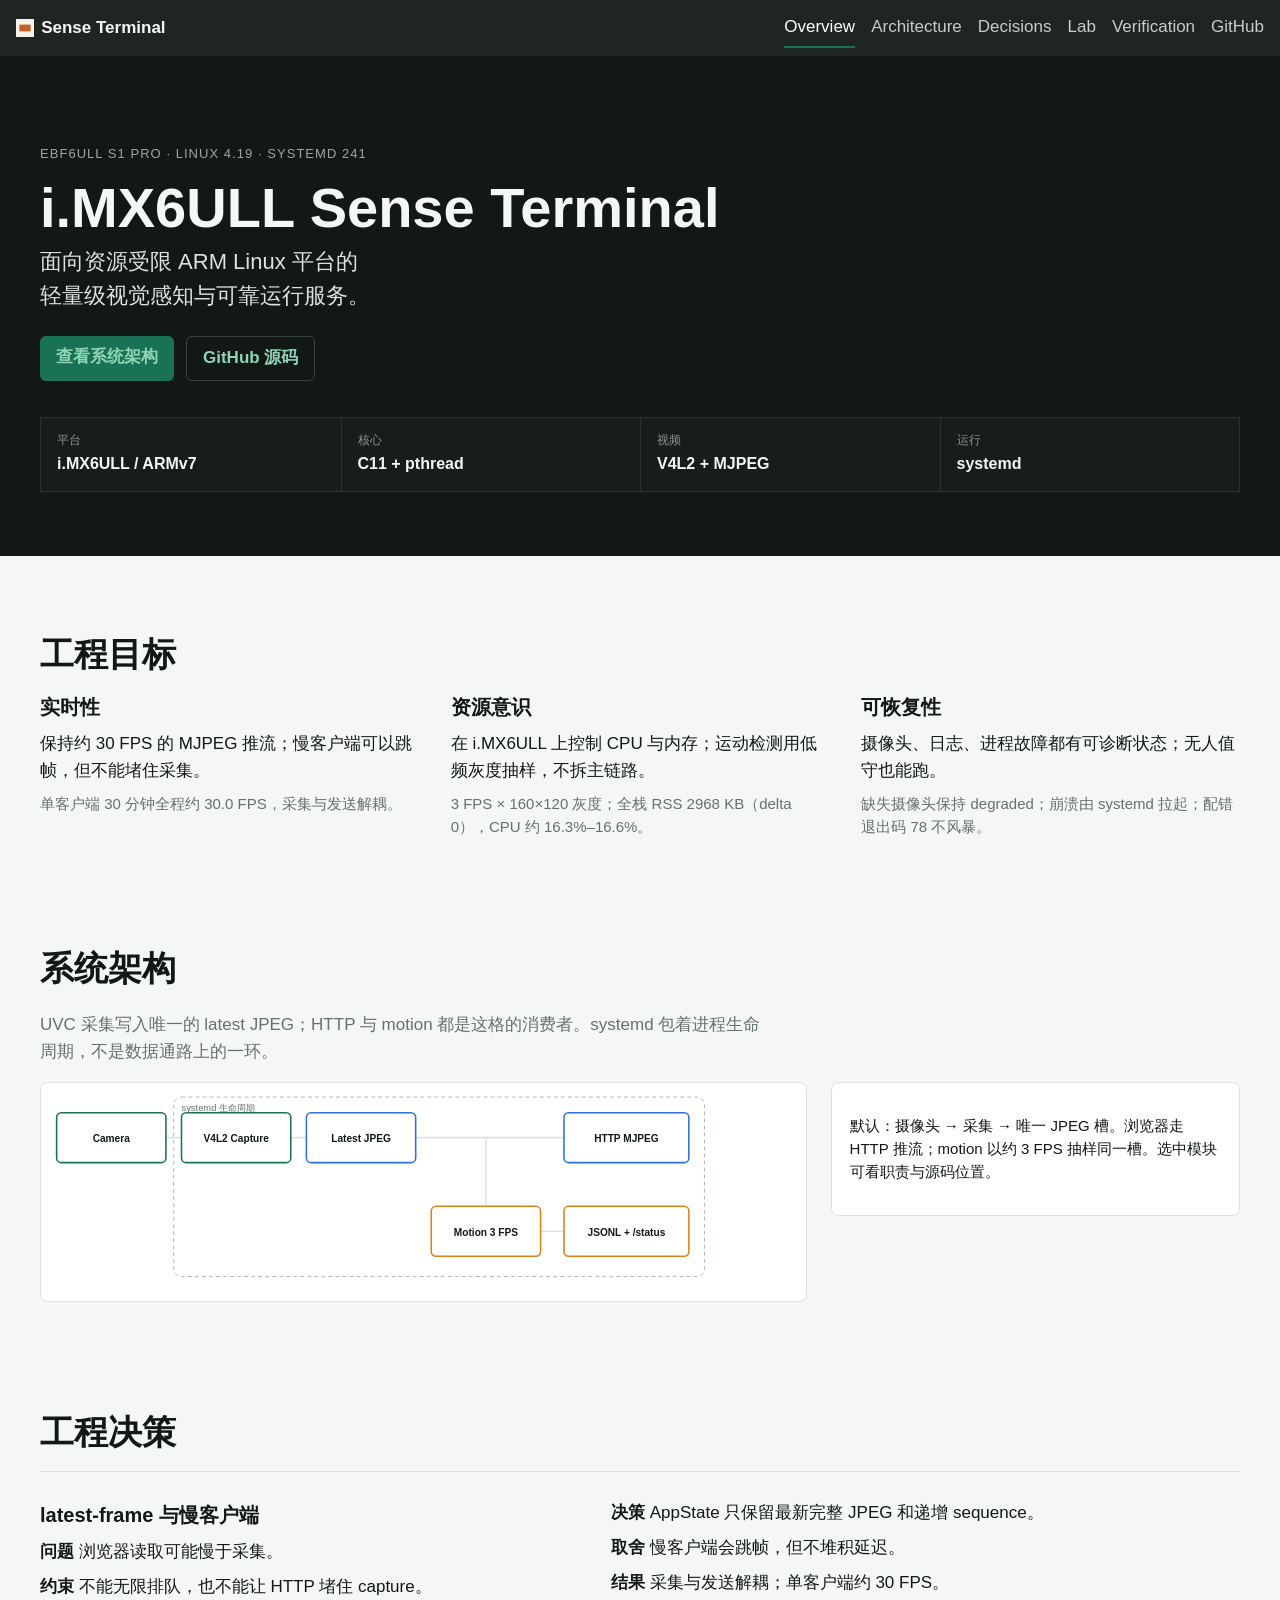
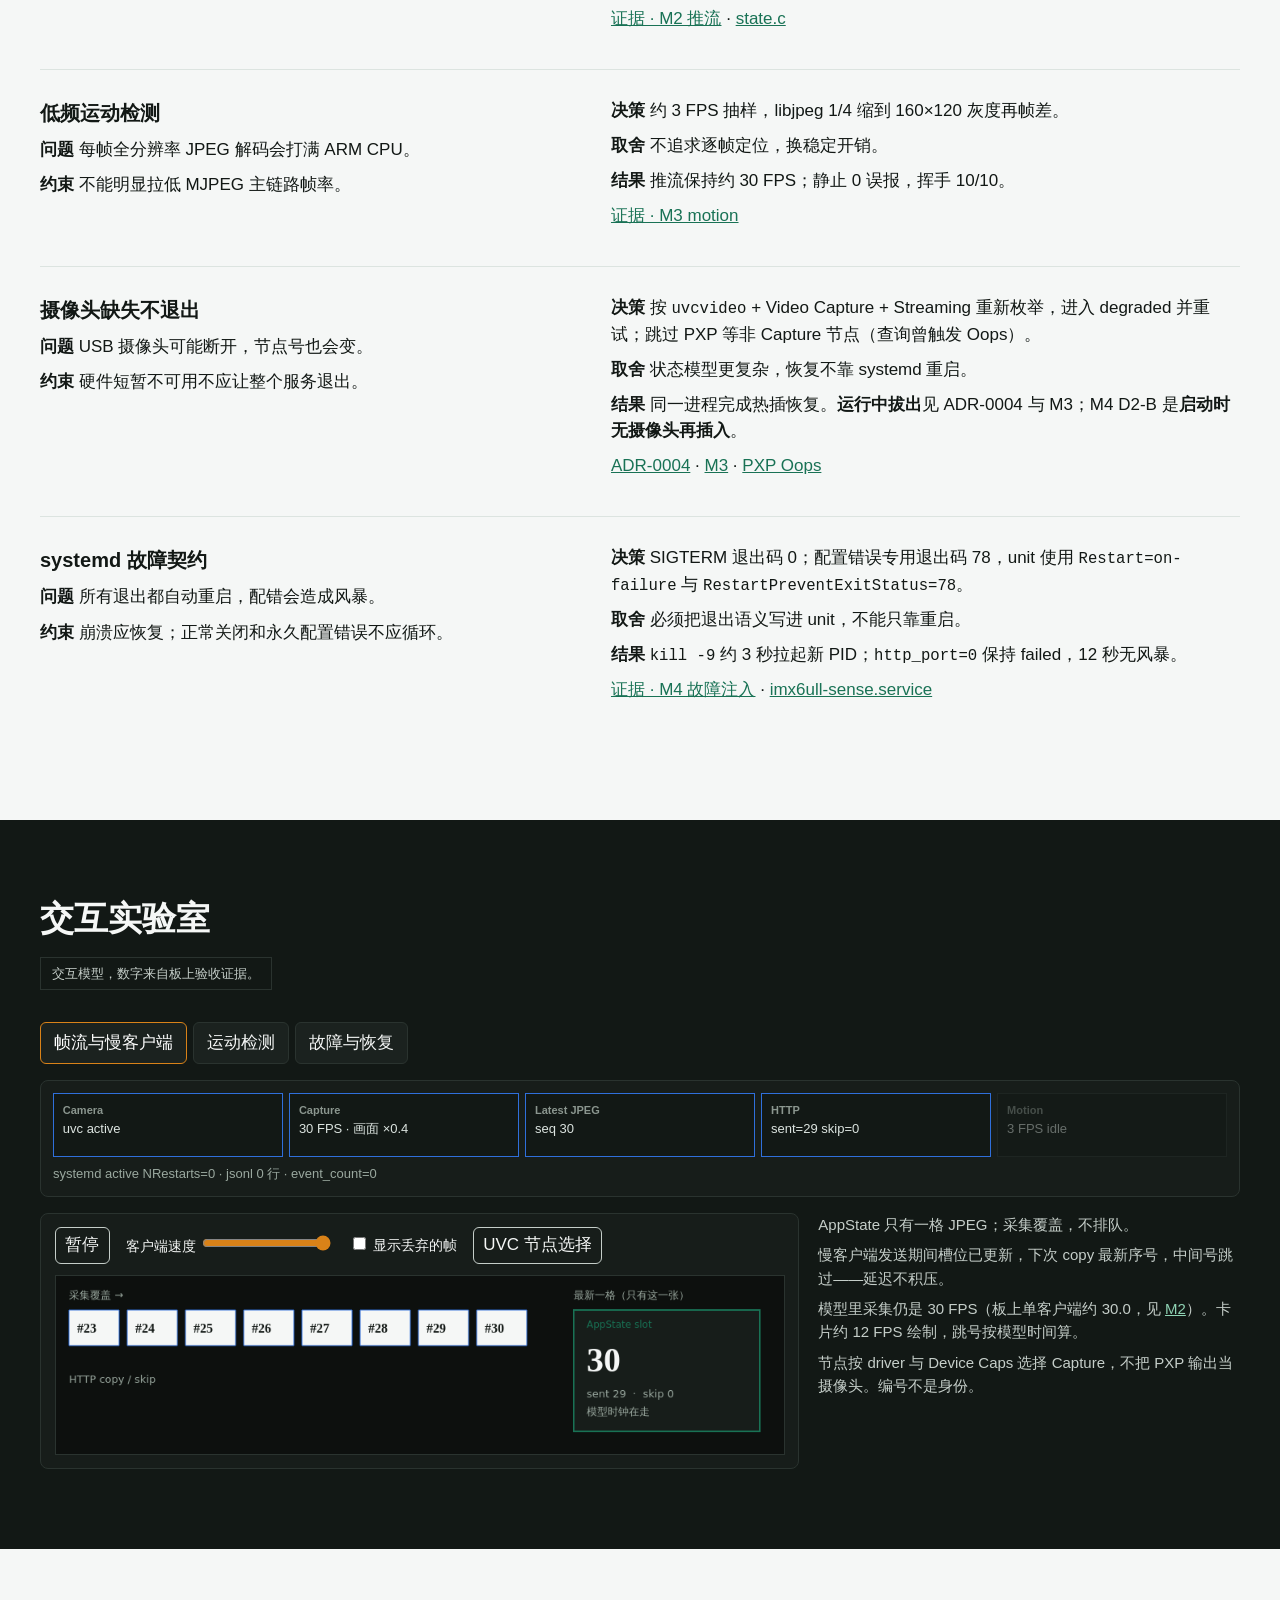
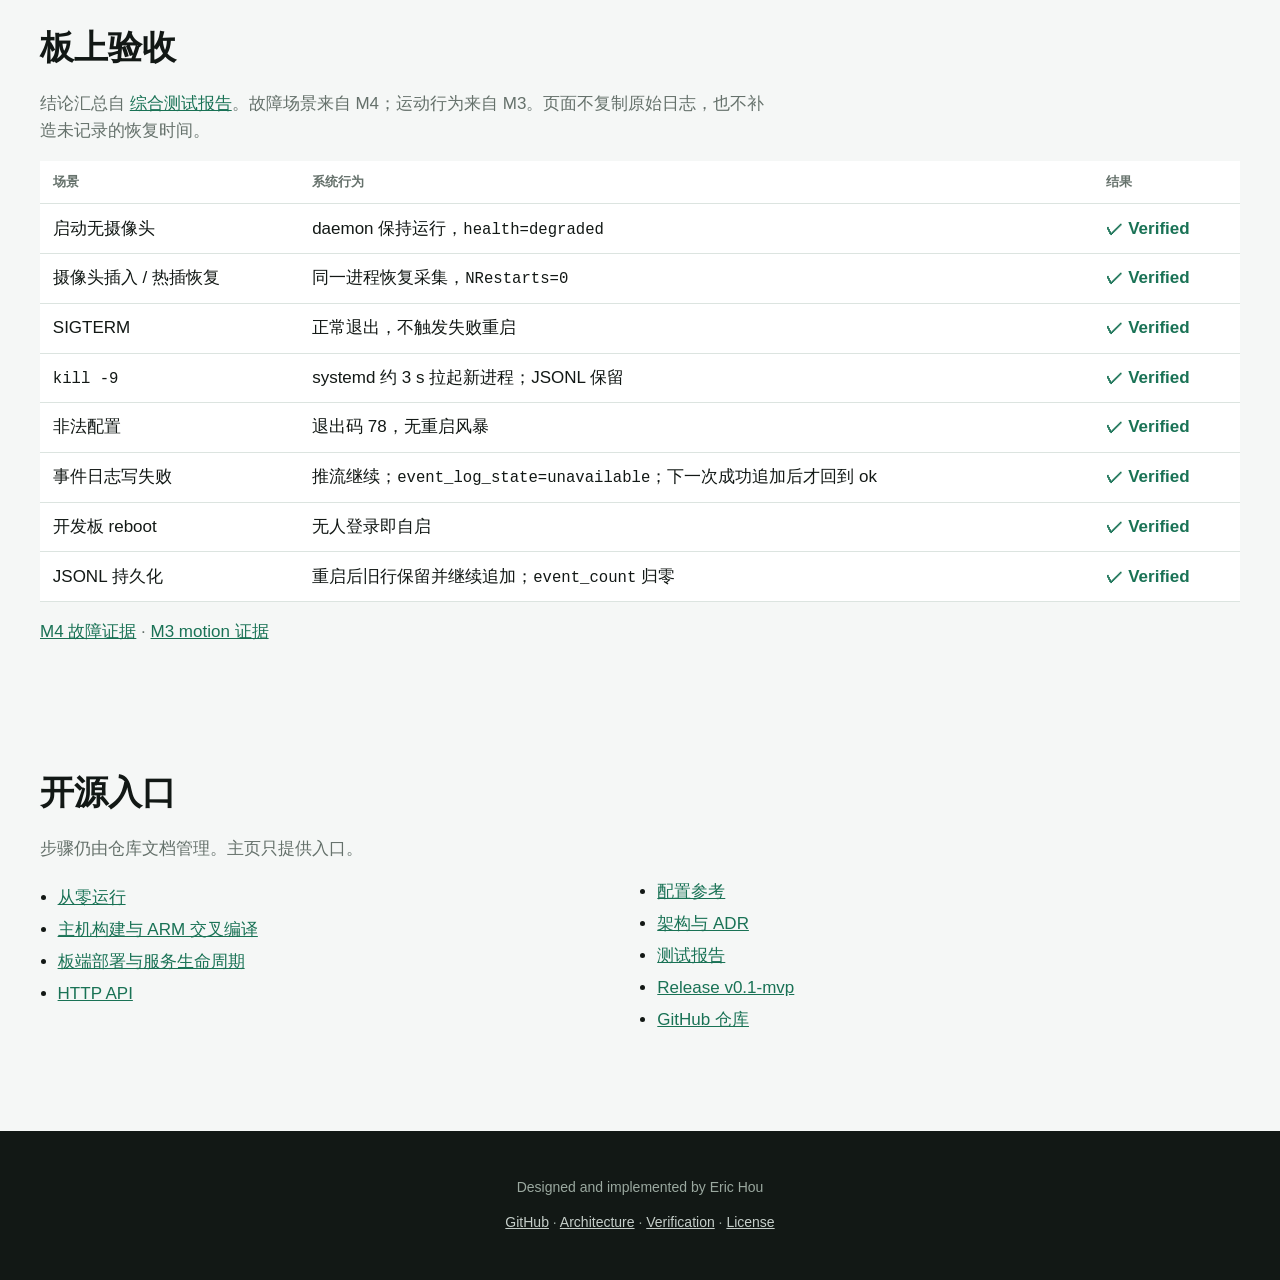
==== commit 971ee961: "fix: hide lab boot banner after scripts load on Pages The 800ms timeout fired before ES modules fini" ====
--- a/site/index.html
+++ b/site/index.html
@@ -182,10 +182,7 @@
       <h2>交互实验室</h2>
       <p class="model-banner">交互模型，数字来自板上验收证据。</p>
       <div id="lab-boot" class="lab-boot" hidden>
-        实验室脚本未加载。请用
-        <code>python3 -m http.server 8090 --directory site</code>
-        打开 <a href="http://127.0.0.1:8090/#lab">http://127.0.0.1:8090/#lab</a>。
-        上方介绍、架构、决策和验证不依赖脚本。
+        实验室未加载完成。请刷新本页。介绍、架构、决策和验证不依赖脚本。
       </div>
       <noscript>
         <p class="lab-boot">实验室需要 JavaScript。项目介绍、架构、决策和验证表仍可阅读。</p>
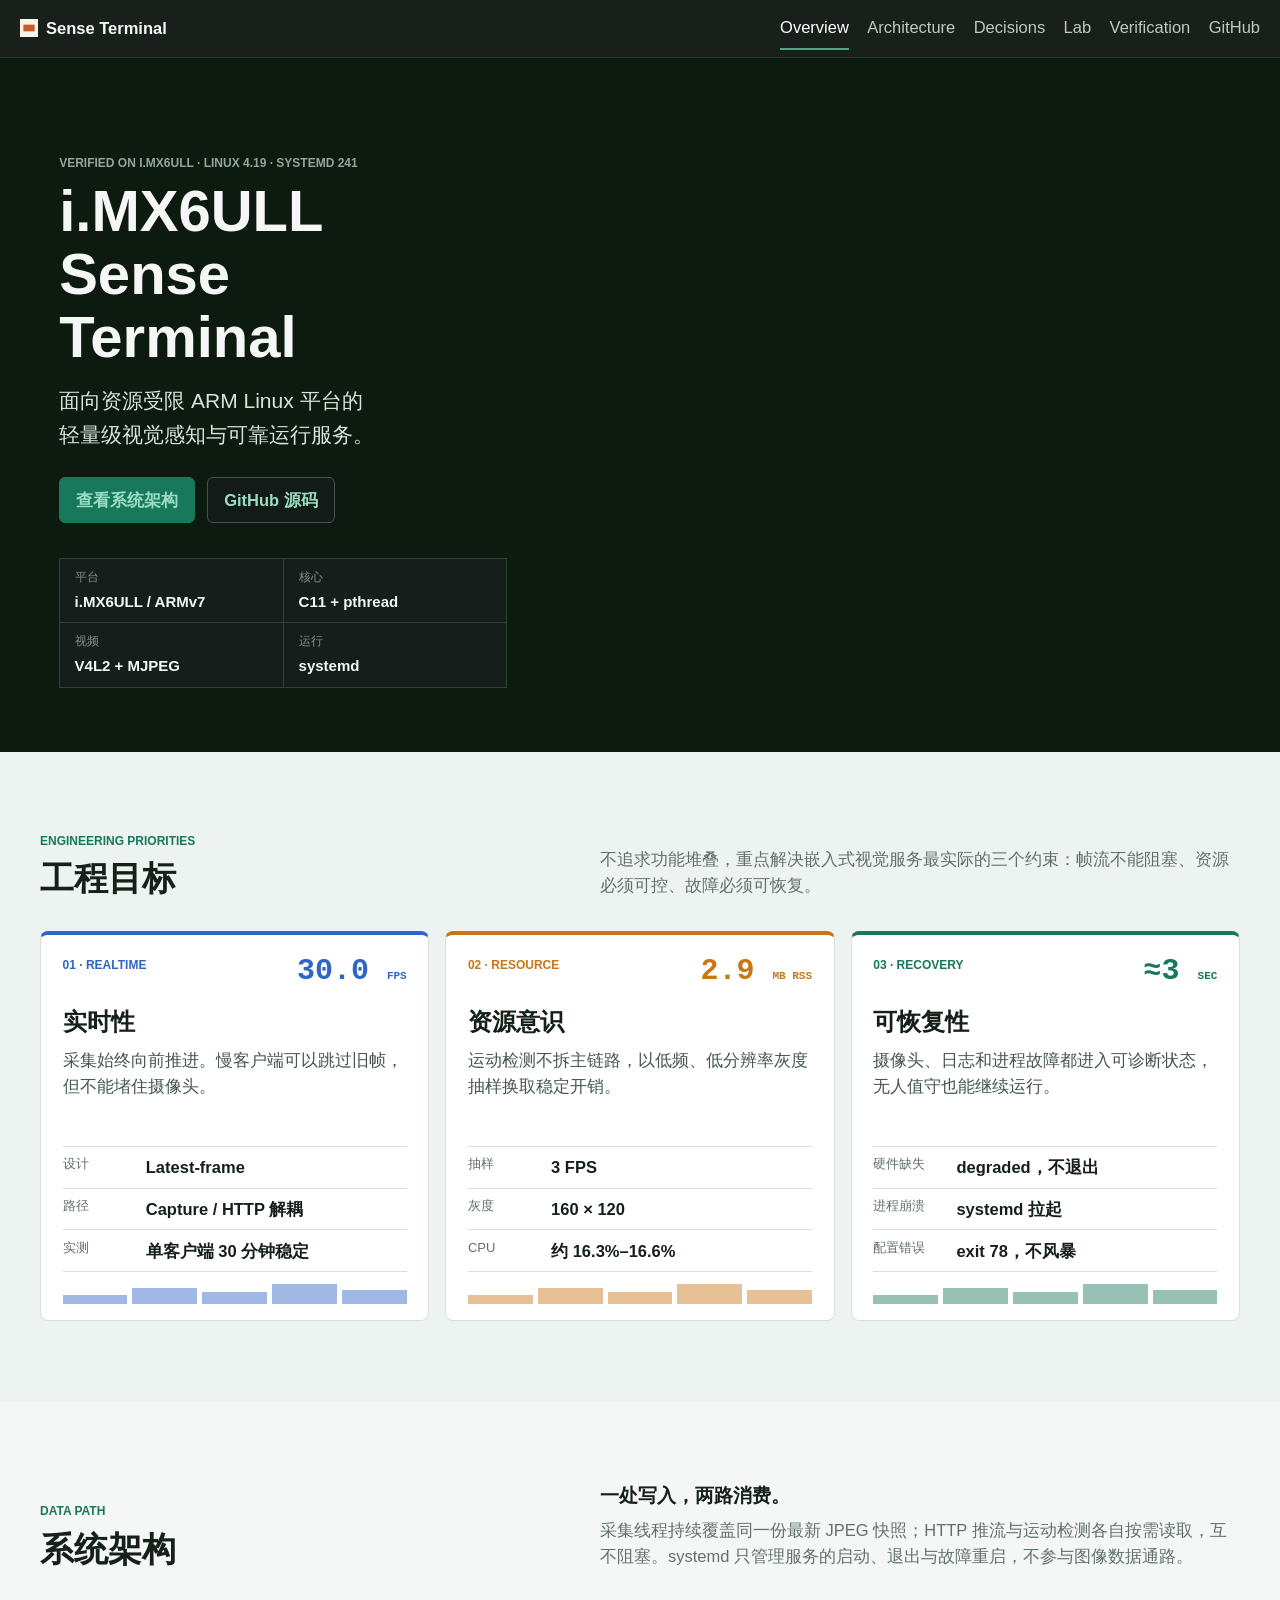
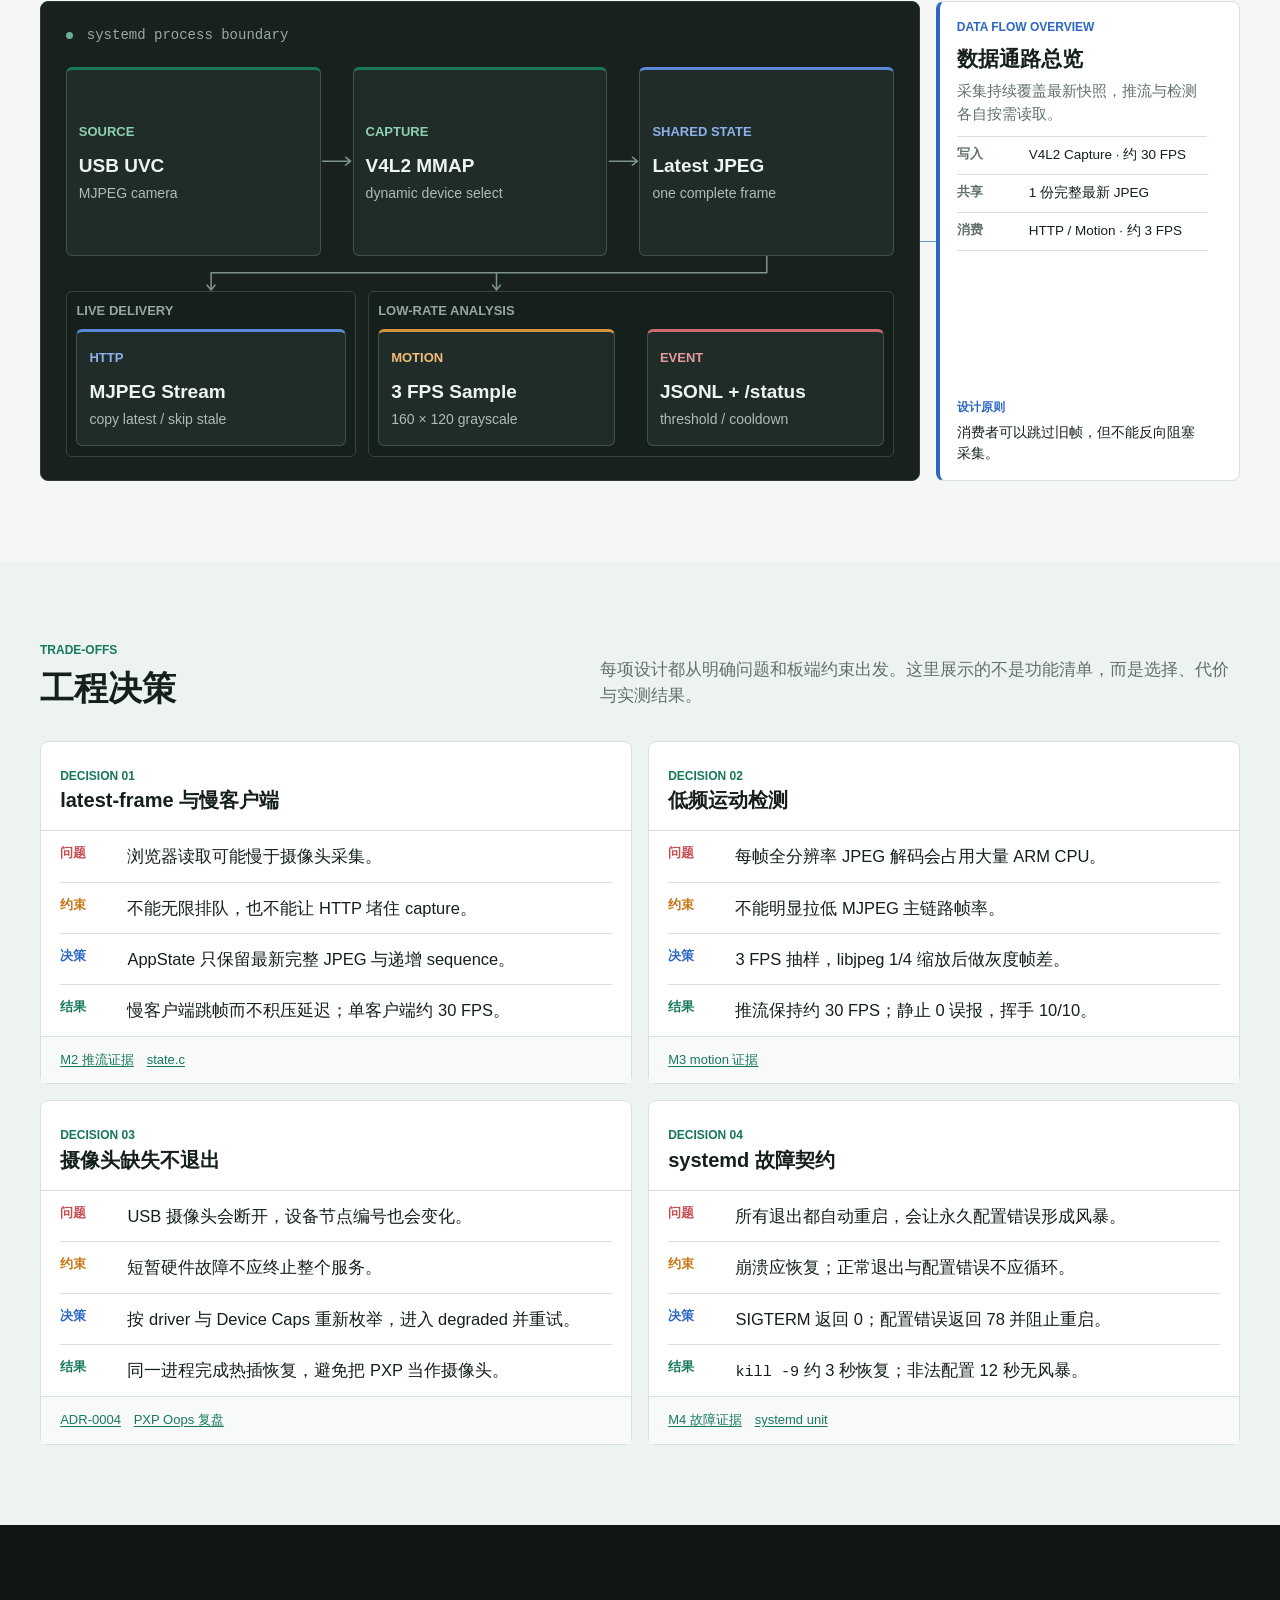
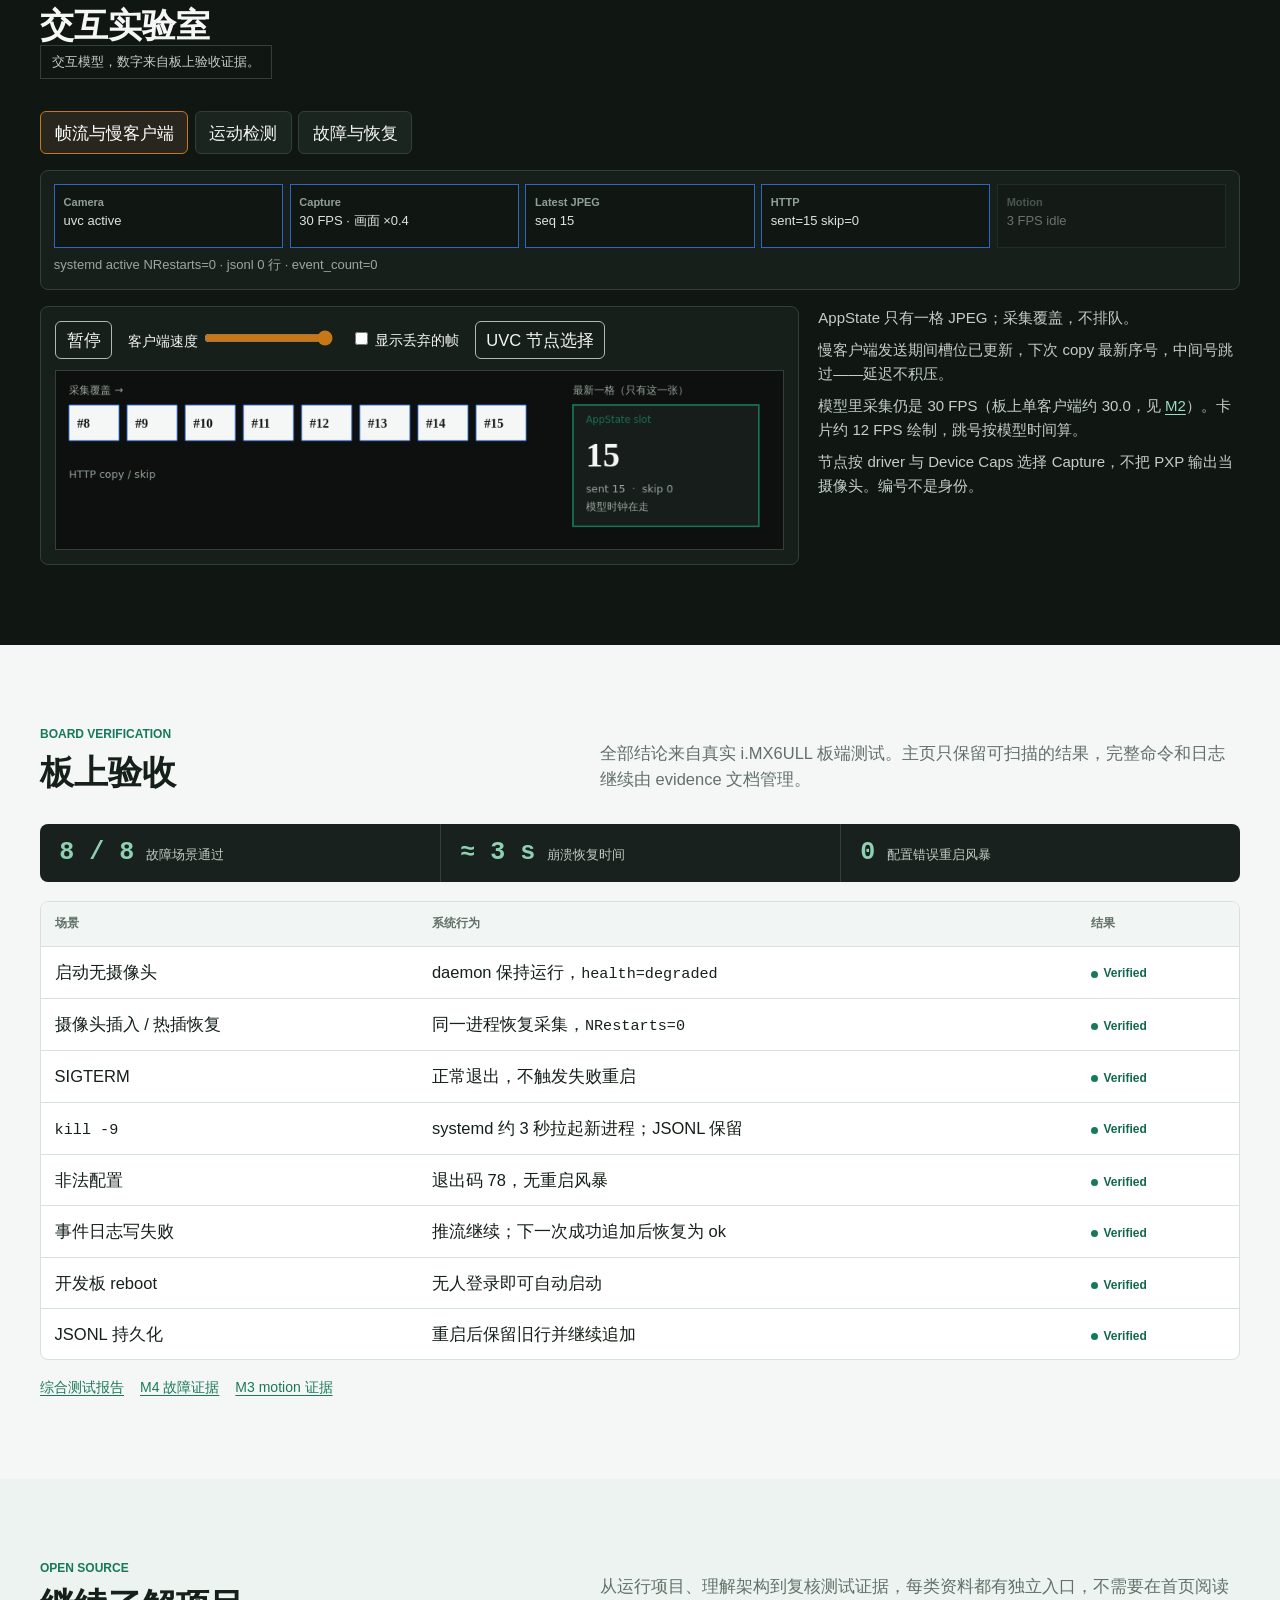
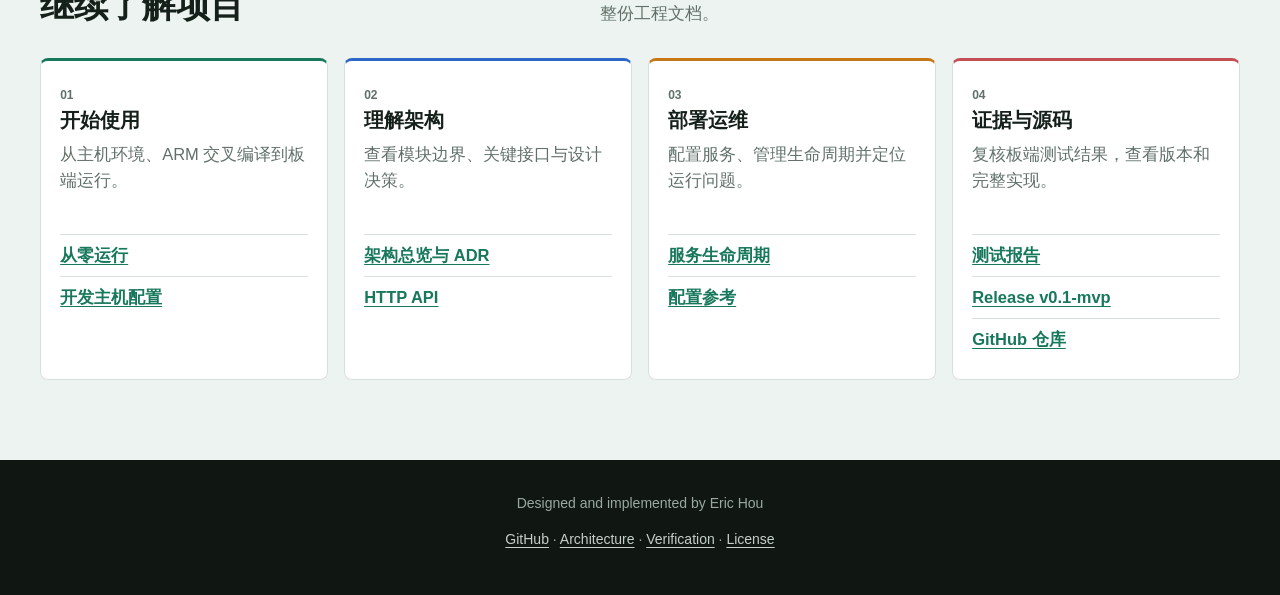
==== commit 3b3424aa: "feat: draw architecture fanout wires and align the detail card Replace the static SVG architecture d" ====
--- a/site/index.html
+++ b/site/index.html
@@ -30,40 +30,75 @@
 
   <section class="band band-dark hero" id="overview">
     <div class="wrap hero-inner">
-      <p class="eyebrow">EBF6ULL S1 Pro · Linux 4.19 · systemd 241</p>
-      <h1>i.MX6ULL Sense Terminal</h1>
-      <p class="hero-lead">面向资源受限 ARM Linux 平台的<br>轻量级视觉感知与可靠运行服务。</p>
-      <p class="hero-actions">
-        <a class="btn btn-primary" href="#architecture">查看系统架构</a>
-        <a class="btn btn-ghost" href="https://github.com/Eric-H-h/imx6ull-sense-terminal">GitHub 源码</a>
-      </p>
-      <dl class="plaque">
-        <div><dt>平台</dt><dd>i.MX6ULL / ARMv7</dd></div>
-        <div><dt>核心</dt><dd>C11 + pthread</dd></div>
-        <div><dt>视频</dt><dd>V4L2 + MJPEG</dd></div>
-        <div><dt>运行</dt><dd>systemd</dd></div>
-      </dl>
-    </div>
-  </section>
-
-  <section class="band band-light" id="goals">
-    <div class="wrap">
-      <h2>工程目标</h2>
+      <div class="hero-copy">
+        <p class="eyebrow">Verified on i.MX6ULL · Linux 4.19 · systemd 241</p>
+        <h1>i.MX6ULL Sense Terminal</h1>
+        <p class="hero-lead">面向资源受限 ARM Linux 平台的<br>轻量级视觉感知与可靠运行服务。</p>
+        <p class="hero-actions">
+          <a class="btn btn-primary" href="#architecture">查看系统架构</a>
+          <a class="btn btn-ghost" href="https://github.com/Eric-H-h/imx6ull-sense-terminal">GitHub 源码</a>
+        </p>
+        <dl class="plaque" aria-label="项目技术事实">
+          <div><dt>平台</dt><dd>i.MX6ULL / ARMv7</dd></div>
+          <div><dt>核心</dt><dd>C11 + pthread</dd></div>
+          <div><dt>视频</dt><dd>V4L2 + MJPEG</dd></div>
+          <div><dt>运行</dt><dd>systemd</dd></div>
+        </dl>
+      </div>
+    </div>
+  </section>
+
+  <section class="band band-tint" id="goals">
+    <div class="wrap">
+      <header class="section-heading">
+        <div>
+          <p class="section-kicker">Engineering priorities</p>
+          <h2>工程目标</h2>
+        </div>
+        <p>不追求功能堆叠，重点解决嵌入式视觉服务最实际的三个约束：帧流不能阻塞、资源必须可控、故障必须可恢复。</p>
+      </header>
       <div class="goals">
-        <article>
+        <article class="goal goal-realtime">
+          <div class="goal-top">
+            <span class="goal-index">01 · REALTIME</span>
+            <p class="goal-metric">30.0 <small>FPS</small></p>
+          </div>
           <h3>实时性</h3>
-          <p class="goal-aim">保持约 30 FPS 的 MJPEG 推流；慢客户端可以跳帧，但不能堵住采集。</p>
-          <p class="goal-out">单客户端 30 分钟全程约 30.0 FPS，采集与发送解耦。</p>
-        </article>
-        <article>
+          <p class="goal-aim">采集始终向前推进。慢客户端可以跳过旧帧，但不能堵住摄像头。</p>
+          <dl class="goal-facts">
+            <div><dt>设计</dt><dd>Latest-frame</dd></div>
+            <div><dt>路径</dt><dd>Capture / HTTP 解耦</dd></div>
+            <div><dt>实测</dt><dd>单客户端 30 分钟稳定</dd></div>
+          </dl>
+          <div class="goal-signal" aria-hidden="true"><span></span><span></span><span></span><span></span><span></span></div>
+        </article>
+        <article class="goal goal-resource">
+          <div class="goal-top">
+            <span class="goal-index">02 · RESOURCE</span>
+            <p class="goal-metric">2.9 <small>MB RSS</small></p>
+          </div>
           <h3>资源意识</h3>
-          <p class="goal-aim">在 i.MX6ULL 上控制 CPU 与内存；运动检测用低频灰度抽样，不拆主链路。</p>
-          <p class="goal-out">3 FPS × 160×120 灰度；全栈 RSS 2968 KB（delta 0），CPU 约 16.3%–16.6%。</p>
-        </article>
-        <article>
+          <p class="goal-aim">运动检测不拆主链路，以低频、低分辨率灰度抽样换取稳定开销。</p>
+          <dl class="goal-facts">
+            <div><dt>抽样</dt><dd>3 FPS</dd></div>
+            <div><dt>灰度</dt><dd>160 × 120</dd></div>
+            <div><dt>CPU</dt><dd>约 16.3%–16.6%</dd></div>
+          </dl>
+          <div class="goal-signal" aria-hidden="true"><span></span><span></span><span></span><span></span><span></span></div>
+        </article>
+        <article class="goal goal-recovery">
+          <div class="goal-top">
+            <span class="goal-index">03 · RECOVERY</span>
+            <p class="goal-metric">≈3 <small>SEC</small></p>
+          </div>
           <h3>可恢复性</h3>
-          <p class="goal-aim">摄像头、日志、进程故障都有可诊断状态；无人值守也能跑。</p>
-          <p class="goal-out">缺失摄像头保持 degraded；崩溃由 systemd 拉起；配错退出码 78 不风暴。</p>
+          <p class="goal-aim">摄像头、日志和进程故障都进入可诊断状态，无人值守也能继续运行。</p>
+          <dl class="goal-facts">
+            <div><dt>硬件缺失</dt><dd>degraded，不退出</dd></div>
+            <div><dt>进程崩溃</dt><dd>systemd 拉起</dd></div>
+            <div><dt>配置错误</dt><dd>exit 78，不风暴</dd></div>
+          </dl>
+          <div class="goal-signal" aria-hidden="true"><span></span><span></span><span></span><span></span><span></span></div>
         </article>
       </div>
     </div>
@@ -71,109 +106,112 @@
 
   <section class="band band-light" id="architecture">
     <div class="wrap">
-      <h2>系统架构</h2>
-      <p class="section-lead">UVC 采集写入唯一的 latest JPEG；HTTP 与 motion 都是这格的消费者。systemd 包着进程生命周期，不是数据通路上的一环。</p>
+      <header class="section-heading">
+        <div>
+          <p class="section-kicker">Data path</p>
+          <h2>系统架构</h2>
+        </div>
+        <p class="arch-summary"><strong>一处写入，两路消费。</strong>采集线程持续覆盖同一份最新 JPEG 快照；HTTP 推流与运动检测各自按需读取，互不阻塞。systemd 只管理服务的启动、退出与故障重启，不参与图像数据通路。</p>
+      </header>
       <div class="arch">
-        <svg class="arch-svg" viewBox="0 0 980 280" role="img" aria-labelledby="arch-title">
-          <title id="arch-title">从 UVC 到 HTTP、motion 与 systemd 的数据路径</title>
-          <g fill="none" stroke="#DCE4E0" stroke-width="2">
-            <path id="flow-path" d="M90 70 H250 H410 H570 V70 H740 M570 70 V190 H740"/>
-          </g>
-          <g class="arch-nodes">
-            <g class="node node-pcb" data-arch="camera" tabindex="0" role="button" aria-label="Camera">
-              <rect x="20" y="38" width="140" height="64" rx="6"/>
-              <text x="90" y="76" text-anchor="middle">Camera</text>
-            </g>
-            <g class="node node-pcb" data-arch="capture" tabindex="0" role="button" aria-label="Capture">
-              <rect x="180" y="38" width="140" height="64" rx="6"/>
-              <text x="250" y="76" text-anchor="middle">V4L2 Capture</text>
-            </g>
-            <g class="node node-data" data-arch="slot" tabindex="0" role="button" aria-label="Latest JPEG">
-              <rect x="340" y="38" width="140" height="64" rx="6"/>
-              <text x="410" y="76" text-anchor="middle">Latest JPEG</text>
-            </g>
-            <g class="node node-data" data-arch="http" tabindex="0" role="button" aria-label="HTTP MJPEG">
-              <rect x="670" y="38" width="160" height="64" rx="6"/>
-              <text x="750" y="76" text-anchor="middle">HTTP MJPEG</text>
-            </g>
-            <g class="node node-motion" data-arch="motion" tabindex="0" role="button" aria-label="Motion">
-              <rect x="500" y="158" width="140" height="64" rx="6"/>
-              <text x="570" y="196" text-anchor="middle">Motion 3 FPS</text>
-            </g>
-            <g class="node node-motion" data-arch="jsonl" tabindex="0" role="button" aria-label="JSONL">
-              <rect x="670" y="158" width="160" height="64" rx="6"/>
-              <text x="750" y="196" text-anchor="middle">JSONL + /status</text>
-            </g>
-          </g>
-          <rect class="sysd-shell" x="170" y="18" width="680" height="230" rx="10"/>
-          <text class="sysd-label" x="180" y="36">systemd 生命周期</text>
-        </svg>
-        <aside class="arch-detail" id="arch-detail">
-          <p class="arch-default">默认：摄像头 → 采集 → 唯一 JPEG 槽。浏览器走 HTTP 推流；motion 以约 3 FPS 抽样同一槽。选中模块可看职责与源码位置。</p>
+        <div class="arch-canvas" aria-label="从 UVC 摄像头到推流与运动事件的数据路径">
+          <svg class="arch-wires" aria-hidden="true" focusable="false"></svg>
+          <div class="arch-shell">
+            <p class="arch-shell-label"><span aria-hidden="true"></span> systemd process boundary</p>
+            <div class="arch-mainline">
+              <button type="button" class="arch-node node-pcb" data-arch="camera"><span class="node-role">SOURCE</span><strong>USB UVC</strong><small>MJPEG camera</small></button>
+              <span class="arch-arrow" aria-hidden="true"></span>
+              <button type="button" class="arch-node node-pcb" data-arch="capture"><span class="node-role">CAPTURE</span><strong>V4L2 MMAP</strong><small>dynamic device select</small></button>
+              <span class="arch-arrow" aria-hidden="true"></span>
+              <button type="button" class="arch-node node-data node-slot" data-arch="slot"><span class="node-role">SHARED STATE</span><strong>Latest JPEG</strong><small>one complete frame</small></button>
+            </div>
+            <div class="arch-fanout">
+              <div class="arch-branch branch-live">
+                <p class="branch-label">LIVE DELIVERY</p>
+                <button type="button" class="arch-node node-data" data-arch="http"><span class="node-role">HTTP</span><strong>MJPEG Stream</strong><small>copy latest / skip stale</small></button>
+              </div>
+              <div class="arch-branch branch-motion">
+                <p class="branch-label">LOW-RATE ANALYSIS</p>
+                <div class="branch-chain">
+                  <button type="button" class="arch-node node-motion" data-arch="motion"><span class="node-role">MOTION</span><strong>3 FPS Sample</strong><small>160 × 120 grayscale</small></button>
+                  <span class="arch-arrow" aria-hidden="true"></span>
+                  <button type="button" class="arch-node node-event" data-arch="jsonl"><span class="node-role">EVENT</span><strong>JSONL + /status</strong><small>threshold / cooldown</small></button>
+                </div>
+              </div>
+            </div>
+          </div>
+        </div>
+        <aside class="arch-detail" id="arch-detail" data-tone="overview" aria-live="polite">
+          <div class="detail-head">
+            <p class="detail-label">DATA FLOW OVERVIEW</p>
+            <h3>数据通路总览</h3>
+            <p class="detail-summary">采集持续覆盖最新快照，推流与检测各自按需读取。</p>
+          </div>
+          <dl class="detail-facts">
+            <div><dt>写入</dt><dd>V4L2 Capture · 约 30 FPS</dd></div>
+            <div><dt>共享</dt><dd>1 份完整最新 JPEG</dd></div>
+            <div><dt>消费</dt><dd>HTTP / Motion · 约 3 FPS</dd></div>
+          </dl>
+          <div class="detail-reason">
+            <span>设计原则</span>
+            <p>消费者可以跳过旧帧，但不能反向阻塞采集。</p>
+          </div>
         </aside>
       </div>
     </div>
   </section>
 
-  <section class="band band-light" id="decisions">
-    <div class="wrap">
-      <h2>工程决策</h2>
-      <article class="decision">
-        <div class="decision-q">
-          <h3>latest-frame 与慢客户端</h3>
-          <p><strong>问题</strong> 浏览器读取可能慢于采集。</p>
-          <p><strong>约束</strong> 不能无限排队，也不能让 HTTP 堵住 capture。</p>
-        </div>
-        <div class="decision-a">
-          <p><strong>决策</strong> AppState 只保留最新完整 JPEG 和递增 sequence。</p>
-          <p><strong>取舍</strong> 慢客户端会跳帧，但不堆积延迟。</p>
-          <p><strong>结果</strong> 采集与发送解耦；单客户端约 30 FPS。</p>
-          <p><a href="https://github.com/Eric-H-h/imx6ull-sense-terminal/blob/v0.1-mvp/docs/verification/evidence/M2_mjpeg_stream.md">证据 · M2 推流</a>
-             · <a href="https://github.com/Eric-H-h/imx6ull-sense-terminal/blob/v0.1-mvp/app/daemon/state.c">state.c</a></p>
-        </div>
-      </article>
-      <article class="decision">
-        <div class="decision-q">
-          <h3>低频运动检测</h3>
-          <p><strong>问题</strong> 每帧全分辨率 JPEG 解码会打满 ARM CPU。</p>
-          <p><strong>约束</strong> 不能明显拉低 MJPEG 主链路帧率。</p>
-        </div>
-        <div class="decision-a">
-          <p><strong>决策</strong> 约 3 FPS 抽样，libjpeg 1/4 缩到 160×120 灰度再帧差。</p>
-          <p><strong>取舍</strong> 不追求逐帧定位，换稳定开销。</p>
-          <p><strong>结果</strong> 推流保持约 30 FPS；静止 0 误报，挥手 10/10。</p>
-          <p><a href="https://github.com/Eric-H-h/imx6ull-sense-terminal/blob/v0.1-mvp/docs/verification/evidence/M3_motion_event.md">证据 · M3 motion</a></p>
-        </div>
-      </article>
-      <article class="decision">
-        <div class="decision-q">
-          <h3>摄像头缺失不退出</h3>
-          <p><strong>问题</strong> USB 摄像头可能断开，节点号也会变。</p>
-          <p><strong>约束</strong> 硬件短暂不可用不应让整个服务退出。</p>
-        </div>
-        <div class="decision-a">
-          <p><strong>决策</strong> 按 <code>uvcvideo</code> + Video Capture + Streaming 重新枚举，进入 degraded 并重试；跳过 PXP 等非 Capture 节点（查询曾触发 Oops）。</p>
-          <p><strong>取舍</strong> 状态模型更复杂，恢复不靠 systemd 重启。</p>
-          <p><strong>结果</strong> 同一进程完成热插恢复。<strong>运行中拔出</strong>见 ADR-0004 与 M3；M4 D2-B 是<strong>启动时无摄像头再插入</strong>。</p>
-          <p><a href="https://github.com/Eric-H-h/imx6ull-sense-terminal/blob/v0.1-mvp/docs/architecture/decisions/0004-camera-failure-degraded-mode.md">ADR-0004</a>
-             · <a href="https://github.com/Eric-H-h/imx6ull-sense-terminal/blob/v0.1-mvp/docs/verification/evidence/M3_motion_event.md">M3</a>
-             · <a href="https://github.com/Eric-H-h/imx6ull-sense-terminal/blob/v0.1-mvp/docs/bug_reports/M1-DRV-PXP-001_pxp_query_kernel_oops.md">PXP Oops</a></p>
-        </div>
-      </article>
-      <article class="decision">
-        <div class="decision-q">
-          <h3>systemd 故障契约</h3>
-          <p><strong>问题</strong> 所有退出都自动重启，配错会造成风暴。</p>
-          <p><strong>约束</strong> 崩溃应恢复；正常关闭和永久配置错误不应循环。</p>
-        </div>
-        <div class="decision-a">
-          <p><strong>决策</strong> SIGTERM 退出码 0；配置错误专用退出码 78，unit 使用 <code>Restart=on-failure</code> 与 <code>RestartPreventExitStatus=78</code>。</p>
-          <p><strong>取舍</strong> 必须把退出语义写进 unit，不能只靠重启。</p>
-          <p><strong>结果</strong> <code>kill -9</code> 约 3 秒拉起新 PID；<code>http_port=0</code> 保持 failed，12 秒无风暴。</p>
-          <p><a href="https://github.com/Eric-H-h/imx6ull-sense-terminal/blob/v0.1-mvp/docs/verification/evidence/M4_fault_injection.md">证据 · M4 故障注入</a>
-             · <a href="https://github.com/Eric-H-h/imx6ull-sense-terminal/blob/v0.1-mvp/systemd/imx6ull-sense.service">imx6ull-sense.service</a></p>
-        </div>
-      </article>
+  <section class="band band-tint" id="decisions">
+    <div class="wrap">
+      <header class="section-heading">
+        <div>
+          <p class="section-kicker">Trade-offs</p>
+          <h2>工程决策</h2>
+        </div>
+        <p>每项设计都从明确问题和板端约束出发。这里展示的不是功能清单，而是选择、代价与实测结果。</p>
+      </header>
+      <div class="decision-grid">
+        <article class="decision">
+          <header><span class="decision-id">DECISION 01</span><h3>latest-frame 与慢客户端</h3></header>
+          <div class="decision-sequence">
+            <div class="decision-step step-problem"><span>问题</span><p>浏览器读取可能慢于摄像头采集。</p></div>
+            <div class="decision-step step-constraint"><span>约束</span><p>不能无限排队，也不能让 HTTP 堵住 capture。</p></div>
+            <div class="decision-step step-choice"><span>决策</span><p>AppState 只保留最新完整 JPEG 与递增 sequence。</p></div>
+            <div class="decision-step step-result"><span>结果</span><p>慢客户端跳帧而不积压延迟；单客户端约 30 FPS。</p></div>
+          </div>
+          <footer><a href="https://github.com/Eric-H-h/imx6ull-sense-terminal/blob/v0.1-mvp/docs/verification/evidence/M2_mjpeg_stream.md">M2 推流证据</a><a href="https://github.com/Eric-H-h/imx6ull-sense-terminal/blob/v0.1-mvp/app/daemon/state.c">state.c</a></footer>
+        </article>
+        <article class="decision">
+          <header><span class="decision-id">DECISION 02</span><h3>低频运动检测</h3></header>
+          <div class="decision-sequence">
+            <div class="decision-step step-problem"><span>问题</span><p>每帧全分辨率 JPEG 解码会占用大量 ARM CPU。</p></div>
+            <div class="decision-step step-constraint"><span>约束</span><p>不能明显拉低 MJPEG 主链路帧率。</p></div>
+            <div class="decision-step step-choice"><span>决策</span><p>3 FPS 抽样，libjpeg 1/4 缩放后做灰度帧差。</p></div>
+            <div class="decision-step step-result"><span>结果</span><p>推流保持约 30 FPS；静止 0 误报，挥手 10/10。</p></div>
+          </div>
+          <footer><a href="https://github.com/Eric-H-h/imx6ull-sense-terminal/blob/v0.1-mvp/docs/verification/evidence/M3_motion_event.md">M3 motion 证据</a></footer>
+        </article>
+        <article class="decision">
+          <header><span class="decision-id">DECISION 03</span><h3>摄像头缺失不退出</h3></header>
+          <div class="decision-sequence">
+            <div class="decision-step step-problem"><span>问题</span><p>USB 摄像头会断开，设备节点编号也会变化。</p></div>
+            <div class="decision-step step-constraint"><span>约束</span><p>短暂硬件故障不应终止整个服务。</p></div>
+            <div class="decision-step step-choice"><span>决策</span><p>按 driver 与 Device Caps 重新枚举，进入 degraded 并重试。</p></div>
+            <div class="decision-step step-result"><span>结果</span><p>同一进程完成热插恢复，避免把 PXP 当作摄像头。</p></div>
+          </div>
+          <footer><a href="https://github.com/Eric-H-h/imx6ull-sense-terminal/blob/v0.1-mvp/docs/architecture/decisions/0004-camera-failure-degraded-mode.md">ADR-0004</a><a href="https://github.com/Eric-H-h/imx6ull-sense-terminal/blob/v0.1-mvp/docs/bug_reports/M1-DRV-PXP-001_pxp_query_kernel_oops.md">PXP Oops 复盘</a></footer>
+        </article>
+        <article class="decision">
+          <header><span class="decision-id">DECISION 04</span><h3>systemd 故障契约</h3></header>
+          <div class="decision-sequence">
+            <div class="decision-step step-problem"><span>问题</span><p>所有退出都自动重启，会让永久配置错误形成风暴。</p></div>
+            <div class="decision-step step-constraint"><span>约束</span><p>崩溃应恢复；正常退出与配置错误不应循环。</p></div>
+            <div class="decision-step step-choice"><span>决策</span><p>SIGTERM 返回 0；配置错误返回 78 并阻止重启。</p></div>
+            <div class="decision-step step-result"><span>结果</span><p><code>kill -9</code> 约 3 秒恢复；非法配置 12 秒无风暴。</p></div>
+          </div>
+          <footer><a href="https://github.com/Eric-H-h/imx6ull-sense-terminal/blob/v0.1-mvp/docs/verification/evidence/M4_fault_injection.md">M4 故障证据</a><a href="https://github.com/Eric-H-h/imx6ull-sense-terminal/blob/v0.1-mvp/systemd/imx6ull-sense.service">systemd unit</a></footer>
+        </article>
+      </div>
     </div>
   </section>
 
@@ -288,45 +326,52 @@
 
   <section class="band band-light" id="verification">
     <div class="wrap">
-      <h2>板上验收</h2>
-      <p class="section-lead">结论汇总自 <a href="https://github.com/Eric-H-h/imx6ull-sense-terminal/blob/v0.1-mvp/docs/verification/test-report.md">综合测试报告</a>。故障场景来自 M4；运动行为来自 M3。页面不复制原始日志，也不补造未记录的恢复时间。</p>
+      <header class="section-heading">
+        <div>
+          <p class="section-kicker">Board verification</p>
+          <h2>板上验收</h2>
+        </div>
+        <p>全部结论来自真实 i.MX6ULL 板端测试。主页只保留可扫描的结果，完整命令和日志继续由 evidence 文档管理。</p>
+      </header>
+      <div class="verification-summary" aria-label="验收摘要">
+        <div><strong>8 / 8</strong><span>故障场景通过</span></div>
+        <div><strong>≈ 3 s</strong><span>崩溃恢复时间</span></div>
+        <div><strong>0</strong><span>配置错误重启风暴</span></div>
+      </div>
       <div class="table-wrap">
         <table class="verify-table">
-          <thead>
-            <tr><th>场景</th><th>系统行为</th><th>结果</th></tr>
-          </thead>
+          <thead><tr><th>场景</th><th>系统行为</th><th>结果</th></tr></thead>
           <tbody>
-            <tr><td>启动无摄像头</td><td>daemon 保持运行，<code>health=degraded</code></td><td><span class="ok">Verified</span></td></tr>
-            <tr><td>摄像头插入 / 热插恢复</td><td>同一进程恢复采集，<code>NRestarts=0</code></td><td><span class="ok">Verified</span></td></tr>
-            <tr><td>SIGTERM</td><td>正常退出，不触发失败重启</td><td><span class="ok">Verified</span></td></tr>
-            <tr><td><code>kill -9</code></td><td>systemd 约 3 s 拉起新进程；JSONL 保留</td><td><span class="ok">Verified</span></td></tr>
-            <tr><td>非法配置</td><td>退出码 78，无重启风暴</td><td><span class="ok">Verified</span></td></tr>
-            <tr><td>事件日志写失败</td><td>推流继续；<code>event_log_state=unavailable</code>；下一次成功追加后才回到 ok</td><td><span class="ok">Verified</span></td></tr>
-            <tr><td>开发板 reboot</td><td>无人登录即自启</td><td><span class="ok">Verified</span></td></tr>
-            <tr><td>JSONL 持久化</td><td>重启后旧行保留并继续追加；<code>event_count</code> 归零</td><td><span class="ok">Verified</span></td></tr>
+            <tr><td>启动无摄像头</td><td>daemon 保持运行，<code>health=degraded</code></td><td><span class="status-pill">Verified</span></td></tr>
+            <tr><td>摄像头插入 / 热插恢复</td><td>同一进程恢复采集，<code>NRestarts=0</code></td><td><span class="status-pill">Verified</span></td></tr>
+            <tr><td>SIGTERM</td><td>正常退出，不触发失败重启</td><td><span class="status-pill">Verified</span></td></tr>
+            <tr><td><code>kill -9</code></td><td>systemd 约 3 秒拉起新进程；JSONL 保留</td><td><span class="status-pill">Verified</span></td></tr>
+            <tr><td>非法配置</td><td>退出码 78，无重启风暴</td><td><span class="status-pill">Verified</span></td></tr>
+            <tr><td>事件日志写失败</td><td>推流继续；下一次成功追加后恢复为 ok</td><td><span class="status-pill">Verified</span></td></tr>
+            <tr><td>开发板 reboot</td><td>无人登录即可自动启动</td><td><span class="status-pill">Verified</span></td></tr>
+            <tr><td>JSONL 持久化</td><td>重启后保留旧行并继续追加</td><td><span class="status-pill">Verified</span></td></tr>
           </tbody>
         </table>
       </div>
-      <p class="section-lead"><a href="https://github.com/Eric-H-h/imx6ull-sense-terminal/blob/v0.1-mvp/docs/verification/evidence/M4_fault_injection.md">M4 故障证据</a>
-        · <a href="https://github.com/Eric-H-h/imx6ull-sense-terminal/blob/v0.1-mvp/docs/verification/evidence/M3_motion_event.md">M3 motion 证据</a></p>
-    </div>
-  </section>
-
-  <section class="band band-light" id="opensource">
-    <div class="wrap">
-      <h2>开源入口</h2>
-      <p class="section-lead">步骤仍由仓库文档管理。主页只提供入口。</p>
-      <ul class="entry-list">
-        <li><a href="https://github.com/Eric-H-h/imx6ull-sense-terminal/blob/v0.1-mvp/docs/tutorials/getting-started.md">从零运行</a></li>
-        <li><a href="https://github.com/Eric-H-h/imx6ull-sense-terminal/blob/v0.1-mvp/docs/how-to/setup-development-host.md">主机构建与 ARM 交叉编译</a></li>
-        <li><a href="https://github.com/Eric-H-h/imx6ull-sense-terminal/blob/v0.1-mvp/docs/operations/runbooks/service-lifecycle.md">板端部署与服务生命周期</a></li>
-        <li><a href="https://github.com/Eric-H-h/imx6ull-sense-terminal/blob/v0.1-mvp/docs/reference/http-api.md">HTTP API</a></li>
-        <li><a href="https://github.com/Eric-H-h/imx6ull-sense-terminal/blob/v0.1-mvp/docs/reference/configuration.md">配置参考</a></li>
-        <li><a href="https://github.com/Eric-H-h/imx6ull-sense-terminal/blob/v0.1-mvp/docs/architecture/overview.md">架构与 ADR</a></li>
-        <li><a href="https://github.com/Eric-H-h/imx6ull-sense-terminal/blob/v0.1-mvp/docs/verification/test-report.md">测试报告</a></li>
-        <li><a href="https://github.com/Eric-H-h/imx6ull-sense-terminal/releases/tag/v0.1-mvp">Release v0.1-mvp</a></li>
-        <li><a href="https://github.com/Eric-H-h/imx6ull-sense-terminal">GitHub 仓库</a></li>
-      </ul>
+      <p class="evidence-links"><a href="https://github.com/Eric-H-h/imx6ull-sense-terminal/blob/v0.1-mvp/docs/verification/test-report.md">综合测试报告</a><a href="https://github.com/Eric-H-h/imx6ull-sense-terminal/blob/v0.1-mvp/docs/verification/evidence/M4_fault_injection.md">M4 故障证据</a><a href="https://github.com/Eric-H-h/imx6ull-sense-terminal/blob/v0.1-mvp/docs/verification/evidence/M3_motion_event.md">M3 motion 证据</a></p>
+    </div>
+  </section>
+
+  <section class="band band-tint" id="opensource">
+    <div class="wrap">
+      <header class="section-heading">
+        <div>
+          <p class="section-kicker">Open source</p>
+          <h2>继续了解项目</h2>
+        </div>
+        <p>从运行项目、理解架构到复核测试证据，每类资料都有独立入口，不需要在首页阅读整份工程文档。</p>
+      </header>
+      <div class="entry-grid">
+        <article class="entry"><span class="entry-index">01</span><h3>开始使用</h3><p>从主机环境、ARM 交叉编译到板端运行。</p><ul><li><a href="https://github.com/Eric-H-h/imx6ull-sense-terminal/blob/v0.1-mvp/docs/tutorials/getting-started.md">从零运行</a></li><li><a href="https://github.com/Eric-H-h/imx6ull-sense-terminal/blob/v0.1-mvp/docs/how-to/setup-development-host.md">开发主机配置</a></li></ul></article>
+        <article class="entry"><span class="entry-index">02</span><h3>理解架构</h3><p>查看模块边界、关键接口与设计决策。</p><ul><li><a href="https://github.com/Eric-H-h/imx6ull-sense-terminal/blob/v0.1-mvp/docs/architecture/overview.md">架构总览与 ADR</a></li><li><a href="https://github.com/Eric-H-h/imx6ull-sense-terminal/blob/v0.1-mvp/docs/reference/http-api.md">HTTP API</a></li></ul></article>
+        <article class="entry"><span class="entry-index">03</span><h3>部署运维</h3><p>配置服务、管理生命周期并定位运行问题。</p><ul><li><a href="https://github.com/Eric-H-h/imx6ull-sense-terminal/blob/v0.1-mvp/docs/operations/runbooks/service-lifecycle.md">服务生命周期</a></li><li><a href="https://github.com/Eric-H-h/imx6ull-sense-terminal/blob/v0.1-mvp/docs/reference/configuration.md">配置参考</a></li></ul></article>
+        <article class="entry"><span class="entry-index">04</span><h3>证据与源码</h3><p>复核板端测试结果，查看版本和完整实现。</p><ul><li><a href="https://github.com/Eric-H-h/imx6ull-sense-terminal/blob/v0.1-mvp/docs/verification/test-report.md">测试报告</a></li><li><a href="https://github.com/Eric-H-h/imx6ull-sense-terminal/releases/tag/v0.1-mvp">Release v0.1-mvp</a></li><li><a href="https://github.com/Eric-H-h/imx6ull-sense-terminal">GitHub 仓库</a></li></ul></article>
+      </div>
     </div>
   </section>
 
--- a/site/css/site.css
+++ b/site/css/site.css
@@ -1,15 +1,20 @@
 :root {
-  --graphite: #121815;
+  --graphite: #101713;
+  --graphite-2: #18211d;
   --cold: #f5f7f6;
+  --tint: #edf3f0;
   --surface: #ffffff;
-  --pcb: #197255;
-  --data: #2f6fdb;
-  --amber: #d98218;
-  --fault: #c74646;
-  --muted: #65716b;
-  --divider: #dce4e0;
-  --ink: #121815;
-  --nav-h: 56px;
+  --pcb: #18785b;
+  --pcb-soft: #dff0e8;
+  --data: #2d66c5;
+  --data-soft: #e5edfb;
+  --amber: #c77716;
+  --amber-soft: #f8ead8;
+  --fault: #c44e54;
+  --muted: #617169;
+  --divider: #d7e1dc;
+  --ink: #142019;
+  --nav-h: 58px;
   --font-sans: "Segoe UI", "PingFang SC", "Microsoft YaHei", sans-serif;
   --font-mono: "Cascadia Code", "SFMono-Regular", ui-monospace, monospace;
   --wrap: 1200px;
@@ -21,16 +26,16 @@
   margin: 0;
   color: var(--ink);
   background: var(--cold);
-  font: 17px/1.55 var(--font-sans);
-}
-
-h1, h2, h3 { font-family: var(--font-sans); font-weight: 650; letter-spacing: 0; }
-h1 { font-size: 56px; line-height: 1.1; margin: 0 0 0.4rem; }
-h2 { font-size: 34px; margin: 0 0 0.75rem; }
-h3 { font-size: 20px; margin: 0 0 0.5rem; }
-a { color: var(--pcb); }
+  font: 16.5px/1.6 var(--font-sans);
+}
+h1, h2, h3 { font-family: var(--font-sans); font-weight: 680; letter-spacing: 0; }
+h1 { max-width: 11ch; margin: 0 0 1rem; font-size: 58px; line-height: 1.08; }
+h2 { margin: 0; font-size: 34px; line-height: 1.2; }
+h3 { margin: 0; font-size: 20px; line-height: 1.35; }
+p { margin-top: 0; }
+a { color: var(--pcb); text-underline-offset: 0.18em; }
 code { font-family: var(--font-mono); font-size: 0.92em; }
-
+button, input { font: inherit; }
 .wrap { width: min(var(--wrap), calc(100% - 2rem)); margin: 0 auto; }
 
 .site-nav {
@@ -42,283 +47,690 @@
   justify-content: space-between;
   gap: 1rem;
   min-height: var(--nav-h);
-  padding: 0 1rem;
-  background: rgba(18, 24, 21, 0.94);
+  padding: 0 1.25rem;
+  background: rgba(16, 23, 19, 0.96);
   color: var(--cold);
+  border-bottom: 1px solid #29342f;
 }
 .nav-mark {
   display: flex;
   align-items: center;
-  gap: 0.45rem;
+  gap: 0.5rem;
   color: var(--cold);
   text-decoration: none;
-  font-weight: 650;
-}
-.nav-links { display: flex; flex-wrap: wrap; gap: 0.2rem 1rem; }
+  font-weight: 680;
+}
+.nav-links { display: flex; flex-wrap: wrap; gap: 0.2rem 1.15rem; }
 .nav-links a {
-  color: #c5cec9;
+  color: #bdc9c3;
   text-decoration: none;
-  padding: 0.35rem 0;
+  padding: 0.45rem 0;
   border-bottom: 2px solid transparent;
 }
 .nav-links a[aria-current="true"],
-.nav-links a:hover { color: #fff; border-bottom-color: var(--pcb); }
+.nav-links a:hover { color: #fff; border-bottom-color: #4ca481; }
 .nav-toggle {
   display: none;
-  font: inherit;
   color: var(--cold);
   background: transparent;
-  border: 1px solid #3a4440;
-  padding: 0.25rem 0.6rem;
-}
-
-.band { padding: 4.5rem 0 5rem; scroll-margin-top: var(--nav-h); }
+  border: 1px solid #46534d;
+  padding: 0.3rem 0.7rem;
+}
+
+.band { padding: 5rem 0; scroll-margin-top: var(--nav-h); }
 .band-dark { background: var(--graphite); color: var(--cold); }
-.band-dark a { color: #8fd4b5; }
+.band-dark a { color: #9bddc1; }
 .band-light { background: var(--cold); }
-.band-light + .band-light { padding-top: 1.5rem; }
-
-.hero { padding-top: 5.5rem; padding-bottom: 4rem; }
-.hero-inner { position: relative; }
-.eyebrow { color: #9aa89f; letter-spacing: 0.08em; text-transform: uppercase; font-size: 13px; margin: 0 0 0.8rem; }
-.hero-lead { font-size: 22px; max-width: 36rem; margin: 0 0 1.4rem; color: #dce4e0; }
-.hero-actions { display: flex; flex-wrap: wrap; gap: 0.75rem; margin-bottom: 2.2rem; }
+.band-tint { background: var(--tint); }
+.section-heading {
+  display: grid;
+  grid-template-columns: minmax(18rem, 0.8fr) minmax(22rem, 1fr);
+  gap: 3rem;
+  align-items: end;
+  margin-bottom: 2rem;
+}
+.section-heading > p {
+  max-width: 44rem;
+  margin: 0;
+  color: var(--muted);
+}
+.section-kicker,
+.eyebrow,
+.goal-index,
+.decision-id,
+.node-role,
+.branch-label,
+.detail-label,
+.entry-index {
+  margin: 0 0 0.45rem;
+  font-size: 12px;
+  font-weight: 720;
+  letter-spacing: 0;
+  text-transform: uppercase;
+}
+.section-kicker { color: var(--pcb); }
+
+.hero {
+  position: relative;
+  isolation: isolate;
+  overflow: hidden;
+  min-height: 680px;
+  padding-top: 6rem;
+  padding-bottom: 4rem;
+  background-color: #0d1a10;
+}
+.hero::before {
+  content: "";
+  position: absolute;
+  inset: 0;
+  z-index: 0;
+  background-image: url("../images/hero-board-camera-wide-v2.jpg");
+  background-repeat: no-repeat;
+  background-position: center;
+  background-size: 100% auto;
+  transform: none;
+}
+.hero-inner { position: relative; z-index: 1; }
+.hero-copy {
+  max-width: 39rem;
+  margin-left: clamp(0.75rem, 1.5vw, 2rem);
+}
+.eyebrow { color: #91a69c; }
+.hero-lead {
+  max-width: 34rem;
+  margin-bottom: 1.6rem;
+  color: #d9e4df;
+  font-size: 21px;
+}
+.hero-actions {
+  display: flex;
+  flex-wrap: wrap;
+  gap: 0.75rem;
+  margin-bottom: 2.2rem;
+}
 .btn {
-  display: inline-block;
-  text-decoration: none;
+  display: inline-flex;
+  align-items: center;
+  min-height: 42px;
   padding: 0.55rem 1rem;
   border-radius: 6px;
-  font-weight: 600;
-}
-.btn-primary { background: var(--pcb); color: #fff; }
-.btn-ghost { border: 1px solid #3a4440; color: var(--cold); }
+  text-decoration: none;
+  font-weight: 650;
+}
+.btn-primary { background: var(--pcb); color: #fff; border: 1px solid var(--pcb); }
+.btn-primary:hover { background: #12684e; }
+.btn-ghost { border: 1px solid #46534d; color: var(--cold); background: #121b17; }
+.btn-ghost:hover { border-color: #819188; }
 
 .plaque {
   display: grid;
-  grid-template-columns: repeat(4, 1fr);
-  gap: 0;
-  border: 1px solid #2a332f;
-  background: #171d1a;
+  grid-template-columns: repeat(2, minmax(0, 1fr));
+  width: min(28rem, 100%);
   margin: 0;
-}
-.plaque div { padding: 0.85rem 1rem; border-left: 1px solid #2a332f; }
-.plaque div:first-child { border-left: 0; }
-.plaque dt { font-size: 12px; color: #8b968f; }
-.plaque dd { margin: 0.15rem 0 0; font-size: 16px; font-weight: 650; }
+  border: 1px solid #334039;
+  background: #151e1a;
+}
+.plaque div {
+  min-width: 0;
+  padding: 0.55rem 0.9rem;
+  border-left: 1px solid #334039;
+}
+.plaque div:first-child,
+.plaque div:nth-child(3) { border-left: 0; }
+.plaque div:nth-child(n + 3) { border-top: 1px solid #334039; }
+.plaque dt { color: #819188; font-size: 12px; }
+.plaque dd { margin: 0.15rem 0 0; font-size: 15px; font-weight: 680; overflow-wrap: anywhere; }
 
 .goals {
   display: grid;
-  grid-template-columns: repeat(3, 1fr);
-  gap: 2rem;
-}
-.goal-aim { margin: 0 0 0.5rem; }
-.goal-out { margin: 0; color: var(--muted); font-size: 15px; }
-
-.section-lead { max-width: 46rem; color: var(--muted); }
-
-.arch { display: grid; grid-template-columns: minmax(0, 1.5fr) minmax(16rem, 0.8fr); gap: 1.5rem; align-items: start; }
-.arch-svg { width: 100%; height: auto; background: var(--surface); border: 1px solid var(--divider); border-radius: 8px; }
-.node rect { fill: #fff; stroke-width: 2; }
-.node-pcb rect { stroke: var(--pcb); }
-.node-data rect { stroke: var(--data); }
-.node-motion rect { stroke: var(--amber); }
-.node text { fill: var(--ink); font: 600 13px var(--font-sans); }
-.node[data-active="1"] rect { fill: #eef6f2; }
-.sysd-shell { fill: none; stroke: #9aa89f; stroke-dasharray: 5 4; }
-.sysd-label { fill: #65716b; font: 12px var(--font-sans); }
+  grid-template-columns: repeat(3, minmax(0, 1fr));
+  gap: 1rem;
+}
+.goal {
+  --goal-accent: var(--data);
+  position: relative;
+  min-height: 390px;
+  padding: 1.35rem;
+  overflow: hidden;
+  background: var(--surface);
+  border: 1px solid var(--divider);
+  border-top: 4px solid var(--goal-accent);
+  border-radius: 8px;
+}
+.goal-resource { --goal-accent: var(--amber); }
+.goal-recovery { --goal-accent: var(--pcb); }
+.goal-top { display: flex; justify-content: space-between; gap: 1rem; align-items: start; }
+.goal-index { color: var(--goal-accent); }
+.goal-metric {
+  margin: 0;
+  color: var(--goal-accent);
+  font: 700 30px/1 var(--font-mono);
+  white-space: nowrap;
+}
+.goal-metric small { font-size: 11px; }
+.goal h3 { margin: 1.2rem 0 0.55rem; font-size: 24px; }
+.goal-aim { min-height: 5.2rem; margin-bottom: 1rem; color: #46564e; }
+.goal-facts { margin: 0; border-top: 1px solid var(--divider); }
+.goal-facts div { display: grid; grid-template-columns: 4.7rem 1fr; gap: 0.5rem; padding: 0.45rem 0; border-bottom: 1px solid var(--divider); }
+.goal-facts dt { color: var(--muted); font-size: 13px; }
+.goal-facts dd { margin: 0; font-weight: 620; }
+.goal-signal {
+  position: absolute;
+  right: 1.35rem;
+  bottom: 1rem;
+  left: 1.35rem;
+  display: flex;
+  align-items: end;
+  gap: 5px;
+  height: 24px;
+  opacity: 0.45;
+}
+.goal-signal span { flex: 1; height: 35%; background: var(--goal-accent); }
+.goal-signal span:nth-child(2) { height: 65%; }
+.goal-signal span:nth-child(3) { height: 48%; }
+.goal-signal span:nth-child(4) { height: 82%; }
+.goal-signal span:nth-child(5) { height: 58%; }
+
+.arch-summary strong {
+  display: block;
+  margin-bottom: 0.35rem;
+  color: var(--ink);
+  font-size: 19px;
+}
+.arch {
+  --detail-col: 19rem;
+  position: relative;
+  display: grid;
+  grid-template-columns: minmax(0, 1fr) var(--detail-col);
+  gap: 1rem;
+  align-items: stretch;
+  height: 30rem;
+}
+.arch::after {
+  content: "";
+  position: absolute;
+  top: 50%;
+  right: var(--detail-col);
+  width: 1rem;
+  height: 1.5px;
+  margin-top: -0.75px;
+  background: var(--data);
+  opacity: 0.7;
+  pointer-events: none;
+}
+.arch:has(.arch-detail[data-tone="camera"])::after,
+.arch:has(.arch-detail[data-tone="capture"])::after { background: var(--pcb); }
+.arch:has(.arch-detail[data-tone="motion"])::after { background: var(--amber); }
+.arch:has(.arch-detail[data-tone="jsonl"])::after { background: var(--fault); }
+.arch-canvas {
+  position: relative;
+  display: block;
+  min-width: 0;
+  height: 100%;
+  overflow: hidden;
+  padding: 0.8rem;
+  color: #e7efeb;
+  background: var(--graphite-2);
+  border: 1px solid #2d3a34;
+  border-radius: 8px;
+}
+.arch-wires {
+  position: absolute;
+  inset: 0;
+  z-index: 0;
+  width: 100%;
+  height: 100%;
+  pointer-events: none;
+}
+.arch-wires path {
+  fill: none;
+  stroke: #7f9389;
+  stroke-width: 1.5;
+  stroke-linecap: round;
+  stroke-linejoin: round;
+}
+.arch-shell {
+  position: relative;
+  z-index: 1;
+  display: grid;
+  grid-template-rows: auto minmax(0, 1fr) minmax(0, 0.92fr);
+  width: 100%;
+  height: 100%;
+  padding: 0.7rem 0.75rem;
+  border: 0;
+  border-radius: 6px;
+}
+.arch-shell-label { color: #9aaba2; font: 14px/1.4 var(--font-mono); }
+.arch-shell-label span {
+  display: inline-block;
+  width: 7px;
+  height: 7px;
+  margin-right: 0.35rem;
+  background: #68b391;
+  border-radius: 50%;
+}
+.arch-mainline {
+  display: grid;
+  grid-template-columns: minmax(9rem, 1fr) 2rem minmax(9rem, 1fr) 2rem minmax(9rem, 1fr);
+  align-items: stretch;
+  min-height: 0;
+  padding: 0.45rem 0 0.65rem;
+}
+.arch-node {
+  display: flex;
+  flex-direction: column;
+  justify-content: center;
+  min-width: 0;
+  min-height: 0;
+  padding: 0.75rem;
+  text-align: left;
+  color: #edf4f1;
+  background: #202c27;
+  border: 1px solid #435149;
+  border-top: 3px solid var(--pcb);
+  border-radius: 6px;
+  cursor: pointer;
+}
+.arch-node:hover,
+.arch-node:focus-visible,
+.arch-node[data-active="1"] {
+  outline: none;
+  border-color: #8fcbb2;
+  background: #26362f;
+}
+.arch-node[data-active="1"] { box-shadow: inset 0 0 0 1px #8fcbb2; }
+.arch-node strong,
+.arch-node small { display: block; }
+.arch-node strong {
+  margin: 0.28rem 0;
+  font-size: 19px;
+  line-height: 1.3;
+}
+.arch-node small {
+  color: #aebdb5;
+  font-size: 14px;
+  line-height: 1.45;
+}
+.node-role { color: #8fd0b3; }
+.arch-node .node-role { font-size: 13px; }
+.node-data { border-top-color: #5c88da; }
+.node-data .node-role { color: #8eb0ed; }
+.node-motion { border-top-color: #d5923e; }
+.node-motion .node-role { color: #efbd78; }
+.node-event { border-top-color: #cb6b71; }
+.node-event .node-role { color: #e59a9e; }
+.arch-arrow {
+  align-self: center;
+  color: #7f9389;
+  font: 28px/1 var(--font-mono);
+  pointer-events: none;
+  text-align: center;
+}
+.arch-fanout {
+  position: relative;
+  display: grid;
+  grid-template-columns: minmax(11rem, 0.8fr) minmax(22rem, 1.45fr);
+  gap: 0.7rem;
+  min-height: 0;
+  height: 100%;
+  padding-top: 1.5rem;
+  margin-top: 0;
+}
+.arch-branch {
+  display: grid;
+  grid-template-rows: auto minmax(0, 1fr);
+  min-height: 0;
+  padding: 0.6rem;
+  background: #151f1b;
+  border: 1px solid #35443d;
+  border-radius: 6px;
+}
+.branch-label {
+  color: #95a79e;
+  font-size: 13px;
+}
+.branch-chain {
+  display: grid;
+  grid-template-columns: minmax(9rem, 1fr) 2rem minmax(9rem, 1fr);
+  align-items: stretch;
+  min-height: 0;
+  height: 100%;
+}
+.arch-branch .arch-node {
+  width: 100%;
+  height: 100%;
+}
 .arch-detail {
+  --detail-accent: var(--data);
+  display: flex;
+  flex-direction: column;
+  min-height: 0;
+  overflow-y: auto;
+  scrollbar-gutter: stable;
+  padding: 1rem 1.05rem;
+  background: var(--surface);
+  border: 1px solid var(--divider);
+  border-left: 4px solid var(--detail-accent);
+  border-radius: 8px;
+}
+.arch-detail[data-tone="camera"],
+.arch-detail[data-tone="capture"] { --detail-accent: var(--pcb); }
+.arch-detail[data-tone="slot"],
+.arch-detail[data-tone="http"],
+.arch-detail[data-tone="overview"] { --detail-accent: var(--data); }
+.arch-detail[data-tone="motion"] { --detail-accent: var(--amber); }
+.arch-detail[data-tone="jsonl"] { --detail-accent: var(--fault); }
+.detail-label { color: var(--detail-accent); }
+.arch-detail h3 {
+  margin-bottom: 0.45rem;
+  font-size: 21px;
+}
+.detail-summary {
+  margin-bottom: 0.65rem;
+  color: var(--muted);
+  font-size: 15px;
+  line-height: 1.5;
+}
+.detail-facts {
+  margin: 0;
+  border-top: 1px solid var(--divider);
+}
+.detail-facts div {
+  display: grid;
+  grid-template-columns: 4rem minmax(0, 1fr);
+  gap: 0.5rem;
+  padding: 0.48rem 0;
+  border-bottom: 1px solid var(--divider);
+}
+.detail-facts dt {
+  color: var(--muted);
+  font-size: 13px;
+  font-weight: 700;
+}
+.detail-facts dd {
+  margin: 0;
+  color: var(--ink);
+  font-size: 13.5px;
+  overflow-wrap: anywhere;
+}
+.detail-reason {
+  margin-top: auto;
+  padding-top: 0.65rem;
+}
+.detail-reason span {
+  color: var(--detail-accent);
+  font-size: 12px;
+  font-weight: 720;
+}
+.detail-reason p {
+  margin: 0.25rem 0 0;
+  color: var(--ink);
+  font-size: 14px;
+  line-height: 1.5;
+}
+.detail-source {
+  display: inline-flex;
+  align-items: center;
+  gap: 0.35rem;
+  width: fit-content;
+  margin-top: 0.55rem;
+  font-size: 12.5px;
+  font-weight: 680;
+}
+
+.decision-grid { display: grid; grid-template-columns: repeat(2, minmax(0, 1fr)); gap: 1rem; }
+.decision {
+  display: flex;
+  flex-direction: column;
+  min-width: 0;
   background: var(--surface);
   border: 1px solid var(--divider);
   border-radius: 8px;
-  padding: 1rem 1.1rem;
-  font-size: 15px;
-}
-
-.decision {
-  display: grid;
-  grid-template-columns: 1fr 1.15fr;
-  gap: 1.5rem;
-  padding: 1.75rem 0;
-  border-top: 1px solid var(--divider);
-}
-.decision-q p, .decision-a p { margin: 0 0 0.55rem; }
+}
+.decision header { padding: 1.2rem 1.2rem 1rem; border-bottom: 1px solid var(--divider); }
+.decision-id { color: var(--pcb); }
+.decision-sequence { flex: 1; padding: 0 1.2rem; }
+.decision-step {
+  display: grid;
+  grid-template-columns: 3.5rem 1fr;
+  gap: 0.7rem;
+  padding: 0.75rem 0;
+  border-bottom: 1px solid var(--divider);
+}
+.decision-step:last-child { border-bottom: 0; }
+.decision-step span { color: var(--muted); font-size: 13px; font-weight: 700; }
+.decision-step p { margin: 0; }
+.step-problem span { color: var(--fault); }
+.step-constraint span { color: var(--amber); }
+.step-choice span { color: var(--data); }
+.step-result span { color: var(--pcb); }
+.decision footer { display: flex; flex-wrap: wrap; gap: 0.8rem; padding: 0.8rem 1.2rem; background: #f7faf8; border-top: 1px solid var(--divider); font-size: 13px; }
 
 .lab h2 { color: var(--cold); }
 .model-banner {
   display: inline-block;
-  border: 1px solid #2a332f;
+  margin: 0 0 1rem;
+  padding: 0.35rem 0.7rem;
   color: #c5cec9;
-  padding: 0.35rem 0.7rem;
+  border: 1px solid #334039;
   font-size: 13px;
-  margin: 0 0 1rem;
-}
-.lab-boot {
-  background: #3b1408;
-  color: #fffdf6;
-  padding: 0.8rem 1rem;
-  border-radius: 6px;
-}
+}
+.lab-boot { padding: 0.8rem 1rem; color: #fffdf6; background: #3b1408; border-radius: 6px; }
 .lab-boot a { color: #ffd2b8; }
 .tab-panel[hidden] { display: none !important; }
 .lab-tabs {
+  position: relative;
+  z-index: 2;
   display: flex;
   gap: 0.4rem;
   margin: 1rem 0;
   overflow-x: auto;
-  position: relative;
-  z-index: 2;
 }
 .lab-tabs button {
-  font: inherit;
+  padding: 0.45rem 0.85rem;
   color: var(--cold);
-  background: #1b221f;
-  border: 1px solid #2a332f;
-  padding: 0.4rem 0.8rem;
+  background: #1b2520;
+  border: 1px solid #334039;
   border-radius: 6px;
   white-space: nowrap;
 }
-.lab-tabs button[aria-selected="true"] {
-  border-color: var(--amber);
-  color: #fff;
-}
-.lab-stage {
-  border: 1px solid #2a332f;
-  background: #171d1a;
-  padding: 0.75rem;
-  margin-bottom: 1rem;
-  border-radius: 8px;
-}
-.cross-flow {
-  display: grid;
-  grid-template-columns: repeat(5, minmax(0, 1fr));
-  gap: 0.4rem;
-}
+.lab-tabs button[aria-selected="true"] { color: #fff; border-color: var(--amber); background: #28261d; }
+.lab-stage { padding: 0.8rem; margin-bottom: 1rem; background: #171f1b; border: 1px solid #334039; border-radius: 8px; }
+.cross-flow { display: grid; grid-template-columns: repeat(5, minmax(0, 1fr)); gap: 0.4rem; }
 .block {
-  background: #121815;
-  border: 1px solid #2a332f;
-  padding: 0.5rem 0.55rem;
+  min-height: 4rem;
+  padding: 0.55rem;
+  color: #dce4e0;
+  background: #101713;
+  border: 1px solid #334039;
   font-size: 13px;
-  min-height: 4rem;
-  opacity: 0.4;
-  color: #dce4e0;
+  opacity: 0.42;
 }
 .block[data-hot="1"] { opacity: 1; border-color: var(--data); }
-.block strong { display: block; color: #8b968f; font-size: 11px; }
-.cross-note { margin: 0.45rem 0 0; font-size: 13px; color: #9aa89f; }
-
-.panel {
-  background: #171d1a;
-  border: 1px solid #2a332f;
-  padding: 0.85rem;
-  border-radius: 8px;
-}
-.bench-grid {
-  display: grid;
-  grid-template-columns: minmax(0, 1.35fr) minmax(15rem, 0.75fr);
-  gap: 1.2rem;
-}
-.caption { font-size: 15px; color: #c5cec9; }
-.caption p { margin: 0 0 0.45rem; }
-.controls {
-  display: flex;
-  flex-wrap: wrap;
-  gap: 0.7rem 1rem;
-  align-items: center;
-  margin-bottom: 0.7rem;
-}
+.block strong { display: block; color: #91a097; font-size: 11px; }
+.cross-note { margin: 0.45rem 0 0; color: #9aa89f; font-size: 13px; }
+.panel { padding: 0.9rem; background: #171f1b; border: 1px solid #334039; border-radius: 8px; }
+.bench-grid { display: grid; grid-template-columns: minmax(0, 1.35fr) minmax(15rem, 0.75fr); gap: 1.2rem; }
+.caption { color: #c5cec9; font-size: 15px; }
+.caption p { margin: 0 0 0.5rem; }
+.controls { display: flex; flex-wrap: wrap; gap: 0.7rem 1rem; align-items: center; margin-bottom: 0.7rem; }
 label { font-size: 14px; }
 button, input[type="range"] { accent-color: var(--amber); }
 .panel button {
-  font: inherit;
-  border: 1px solid #c5cec9;
+  padding: 0.3rem 0.65rem;
+  color: var(--cold);
   background: transparent;
-  color: var(--cold);
-  padding: 0.25rem 0.6rem;
+  border: 1px solid #aebbb4;
   border-radius: 6px;
 }
 .panel button:disabled { opacity: 0.4; }
-
-.canvas-pair {
-  display: grid;
-  grid-template-columns: 1fr 1fr;
-  gap: 0.75rem;
-}
+.canvas-pair { display: grid; grid-template-columns: 1fr 1fr; gap: 0.75rem; }
 .canvas-pair figure { margin: 0; }
-.canvas-pair figcaption { font-size: 13px; color: #9aa89f; margin-bottom: 0.3rem; }
-.ticket-canvas, .lens-canvas, .gray-canvas {
-  display: block;
-  width: 100%;
-  height: auto;
-  background: #0d100e;
-  border: 1px solid #2a332f;
-}
-.ratio-bar { height: 0.7rem; background: #2a332f; position: relative; margin: 0.5rem 0; }
-.ratio-fill { height: 100%; background: var(--amber); width: 0; }
+.canvas-pair figcaption { margin-bottom: 0.3rem; color: #9aa89f; font-size: 13px; }
+.ticket-canvas, .lens-canvas, .gray-canvas { display: block; width: 100%; height: auto; background: #0d100e; border: 1px solid #334039; }
+.ratio-bar { position: relative; height: 0.7rem; margin: 0.5rem 0; background: #334039; }
+.ratio-fill { width: 0; height: 100%; background: var(--amber); }
 .ratio-mark { position: absolute; top: -2px; bottom: -2px; width: 2px; background: #fff; }
 .jsonl-preview, .status-json {
+  max-height: 8rem;
+  padding: 0.45rem;
+  overflow: auto;
+  color: #dce4e0;
+  background: #101713;
+  border: 1px solid #334039;
   font: 12px/1.4 var(--font-mono);
   white-space: pre-wrap;
   word-break: break-all;
-  max-height: 8rem;
-  overflow: auto;
-  background: #121815;
-  padding: 0.4rem;
-  border: 1px solid #2a332f;
-  color: #dce4e0;
-}
-.fault-cols { display: grid; grid-template-columns: 1fr 1fr 1fr; gap: 0.5rem; }
-
-.verify-table { width: 100%; border-collapse: collapse; background: var(--surface); }
-.verify-table th, .verify-table td {
-  text-align: left;
-  padding: 0.7rem 0.8rem;
-  border-bottom: 1px solid var(--divider);
-  vertical-align: top;
-}
-.verify-table th { font-size: 13px; color: var(--muted); }
-.ok { color: var(--pcb); font-weight: 700; }
-.ok::before { content: "✓ "; }
-.table-wrap { overflow-x: auto; }
-
-.entry-list { columns: 2; padding-left: 1.1rem; }
-.entry-list li { margin: 0.35rem 0; }
-
-.site-footer {
-  background: var(--graphite);
-  color: #9aa89f;
-  padding: 2rem 1rem;
-  text-align: center;
-  font-size: 14px;
-}
+}
+.fault-cols { display: grid; grid-template-columns: repeat(3, 1fr); gap: 0.5rem; }
+
+.verification-summary {
+  display: grid;
+  grid-template-columns: repeat(3, 1fr);
+  margin-bottom: 1.2rem;
+  background: var(--graphite-2);
+  color: var(--cold);
+  border-radius: 8px;
+}
+.verification-summary div { display: flex; align-items: baseline; gap: 0.75rem; padding: 1rem 1.2rem; border-left: 1px solid #334039; }
+.verification-summary div:first-child { border-left: 0; }
+.verification-summary strong { color: #8fd0b3; font: 700 25px/1 var(--font-mono); }
+.verification-summary span { color: #becbc4; font-size: 13px; }
+.table-wrap { overflow-x: auto; background: var(--surface); border: 1px solid var(--divider); border-radius: 8px; }
+.verify-table { width: 100%; border-collapse: collapse; }
+.verify-table th,
+.verify-table td { padding: 0.75rem 0.85rem; text-align: left; vertical-align: top; border-bottom: 1px solid var(--divider); }
+.verify-table tr:last-child td { border-bottom: 0; }
+.verify-table th { color: var(--muted); background: #f1f5f3; font-size: 12px; }
+.verify-table tbody tr:hover { background: #f7faf8; }
+.status-pill {
+  display: inline-flex;
+  align-items: center;
+  gap: 0.35rem;
+  color: #12684e;
+  font-size: 12px;
+  font-weight: 700;
+  white-space: nowrap;
+}
+.status-pill::before { content: ""; width: 7px; height: 7px; background: var(--pcb); border-radius: 50%; }
+.evidence-links { display: flex; flex-wrap: wrap; gap: 1rem; margin: 1rem 0 0; font-size: 14px; }
+
+.entry-grid { display: grid; grid-template-columns: repeat(4, minmax(0, 1fr)); gap: 1rem; }
+.entry {
+  min-width: 0;
+  padding: 1.2rem;
+  background: var(--surface);
+  border: 1px solid var(--divider);
+  border-top: 3px solid var(--pcb);
+  border-radius: 8px;
+}
+.entry:nth-child(2) { border-top-color: var(--data); }
+.entry:nth-child(3) { border-top-color: var(--amber); }
+.entry:nth-child(4) { border-top-color: var(--fault); }
+.entry-index { color: var(--muted); }
+.entry h3 { margin-bottom: 0.45rem; }
+.entry p { min-height: 4.8rem; color: var(--muted); }
+.entry ul { margin: 0; padding: 0; list-style: none; border-top: 1px solid var(--divider); }
+.entry li { padding: 0.45rem 0; border-bottom: 1px solid var(--divider); }
+.entry li:last-child { border-bottom: 0; }
+.entry a { font-weight: 620; }
+
+.site-footer { padding: 2rem 1rem; color: #9aa89f; background: var(--graphite); text-align: center; font-size: 14px; }
 .site-footer a { color: #c5cec9; }
-.sr-only {
-  position: absolute;
-  width: 1px;
-  height: 1px;
-  overflow: hidden;
-  clip: rect(0 0 0 0);
+.sr-only { position: absolute; width: 1px; height: 1px; overflow: hidden; clip: rect(0 0 0 0); }
+
+@media (max-width: 1050px) {
+  h1 { font-size: 48px; }
+  .arch {
+    grid-template-columns: 1fr;
+    height: auto;
+  }
+  .arch::after { display: none; }
+  .arch-canvas { display: block; }
+  .arch-shell { height: auto; }
+  .arch-mainline { min-height: auto; }
+  .arch-fanout { height: auto; }
+  .arch-node { min-height: 106px; }
+  .arch-branch .arch-node { height: auto; }
+  .arch-detail {
+    min-height: 0;
+    height: auto;
+    overflow: visible;
+    scrollbar-gutter: auto;
+  }
+  .decision-grid { grid-template-columns: 1fr; }
+  .entry-grid { grid-template-columns: repeat(2, minmax(0, 1fr)); }
 }
 
 @media (max-width: 900px) {
-  h1 { font-size: 40px; }
-  h2 { font-size: 28px; }
-  .plaque, .goals, .arch, .decision, .bench-grid, .fault-cols, .cross-flow, .canvas-pair, .entry-list {
-    grid-template-columns: 1fr;
-    columns: 1;
-  }
-  .plaque { grid-template-columns: 1fr 1fr; }
+  h2 { font-size: 30px; }
+  .site-nav { padding: 0 1rem; }
   .nav-toggle { display: inline-block; }
   .nav-links { display: none; }
   .site-nav.is-open .nav-links {
-    display: flex;
-    flex-direction: column;
     position: absolute;
     top: var(--nav-h);
     right: 0;
     left: 0;
+    display: flex;
+    flex-direction: column;
+    padding: 0.75rem 1rem 1rem;
     background: var(--graphite);
-    padding: 0.75rem 1rem 1rem;
+    border-bottom: 1px solid #334039;
   }
+  .hero {
+    min-height: 0;
+    padding-top: 4.5rem;
+    padding-bottom: min(46vw, 23rem);
+  }
+  .hero::before {
+    inset: 0;
+    background-position: center bottom;
+    background-size: 100% auto;
+    transform: none;
+  }
+  .hero-copy {
+    max-width: 100%;
+    margin-left: 0;
+  }
+  .section-heading { grid-template-columns: 1fr; gap: 0.8rem; }
+  .goals { grid-template-columns: 1fr; }
+  .goal { min-height: 0; padding-bottom: 3rem; }
+  .goal-aim { min-height: 0; }
+  .bench-grid, .fault-cols { grid-template-columns: 1fr; }
+  .cross-flow { grid-template-columns: repeat(3, minmax(0, 1fr)); }
+}
+
+@media (max-width: 680px) {
+  body { font-size: 16px; }
+  h1 { font-size: 38px; }
+  h2 { font-size: 28px; }
+  .band { padding: 3.8rem 0; }
+  .hero { padding-top: 3.5rem; padding-bottom: 30vw; }
+  .hero::before { background-size: auto 32vw; }
+  .hero-lead { font-size: 18px; }
+  .plaque { width: 100%; }
+  .arch-mainline { grid-template-columns: 1fr; gap: 0.5rem; }
+  .arch-mainline .arch-arrow,
+  .branch-chain .arch-arrow { transform: rotate(90deg); }
+  .arch-fanout { grid-template-columns: 1fr; }
+  .branch-chain { grid-template-columns: 1fr; gap: 0.5rem; }
+  .verification-summary { grid-template-columns: 1fr; }
+  .verification-summary div { border-top: 1px solid #334039; border-left: 0; }
+  .verification-summary div:first-child { border-top: 0; }
+  .entry-grid { grid-template-columns: 1fr; }
+  .entry p { min-height: 0; }
+  .canvas-pair { grid-template-columns: 1fr; }
+}
+
+@media (max-width: 440px) {
+  h1 { font-size: 34px; }
+  .hero-actions { display: grid; grid-template-columns: 1fr 1fr; }
+  .btn { justify-content: center; padding-inline: 0.55rem; }
+  .plaque div { padding: 0.75rem; }
+  .goal-top { display: block; }
+  .goal-metric { margin-top: 0.7rem; }
+  .cross-flow { grid-template-columns: 1fr; }
 }
 
 @media (prefers-reduced-motion: reduce) {
